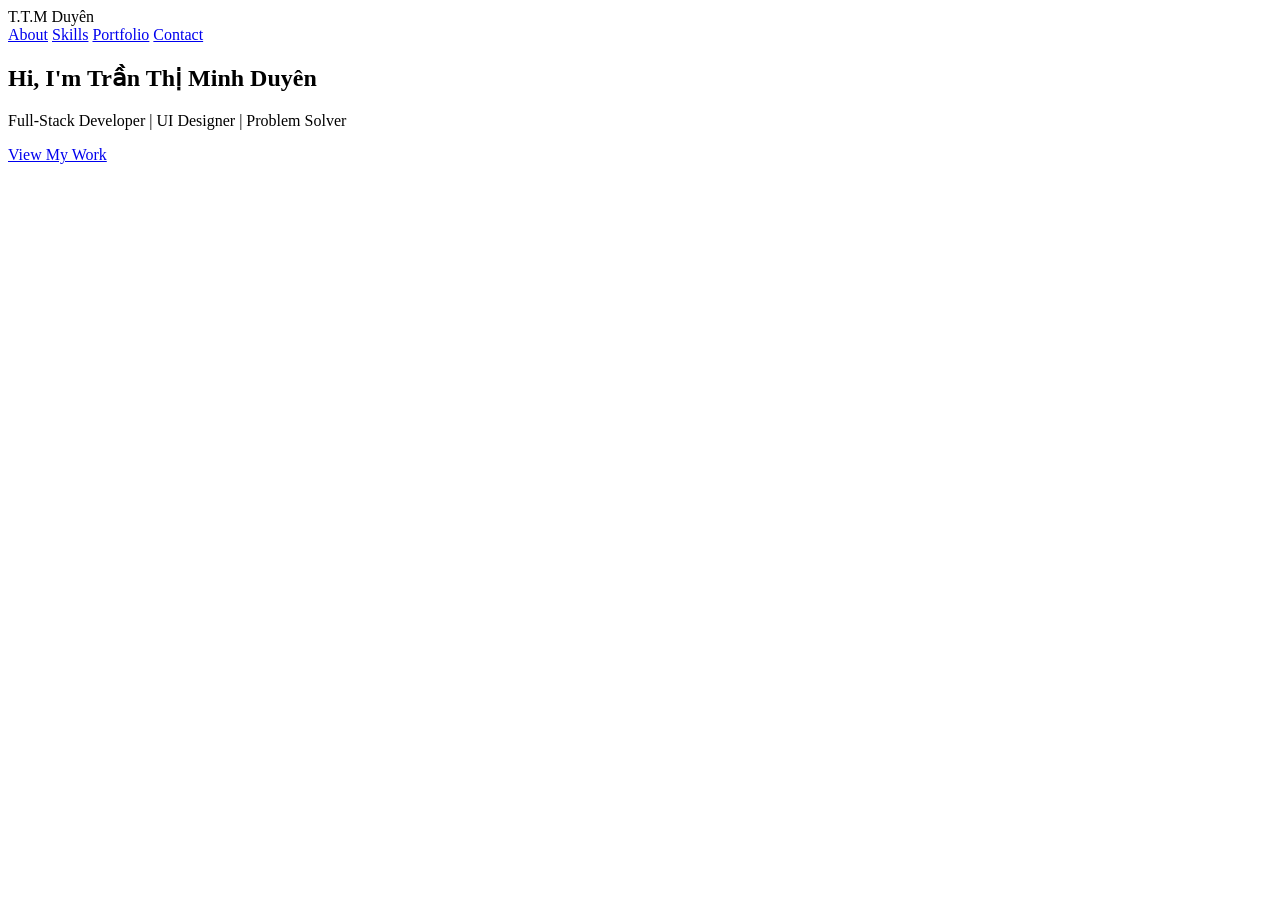
==== projects/portfolio_site/index.html @ b6e6bb4c "[SETUP] Khởi tạo portfolio website" ====
<!DOCTYPE html>
<html lang="vi">
<head>
    <meta charset="UTF-8">
    <meta name="viewport" content="width=device-width, initial-scale=1.0">
    <title>Trần Thị Minh Duyên</title>
    <link rel="stylesheet" href="css/variables.css">
    <link rel="stylesheet" href="css/header.css">
    <link rel="stylesheet" href="css/hero.css">
</head>
<body>
    <header class="header">
        <div class="logo">T.T.M Duyên</div>
        <nav>
            <a href="#about">About</a>
            <a href="#skills">Skills</a>
            <a href="#portfolio">Portfolio</a>
            <a href="#contact">Contact</a>
        </nav>
    </header>

    <section class="hero">
        <h1>Hi, I'm <span class="highlight">Trần Thị Minh Duyên</span></h1>
        <p>Full-Stack Developer | UI Designer | Problem Solver</p>
        <a href="#portfolio" class="cta-button">View My Work</a>
    </section>
</body>
</html>
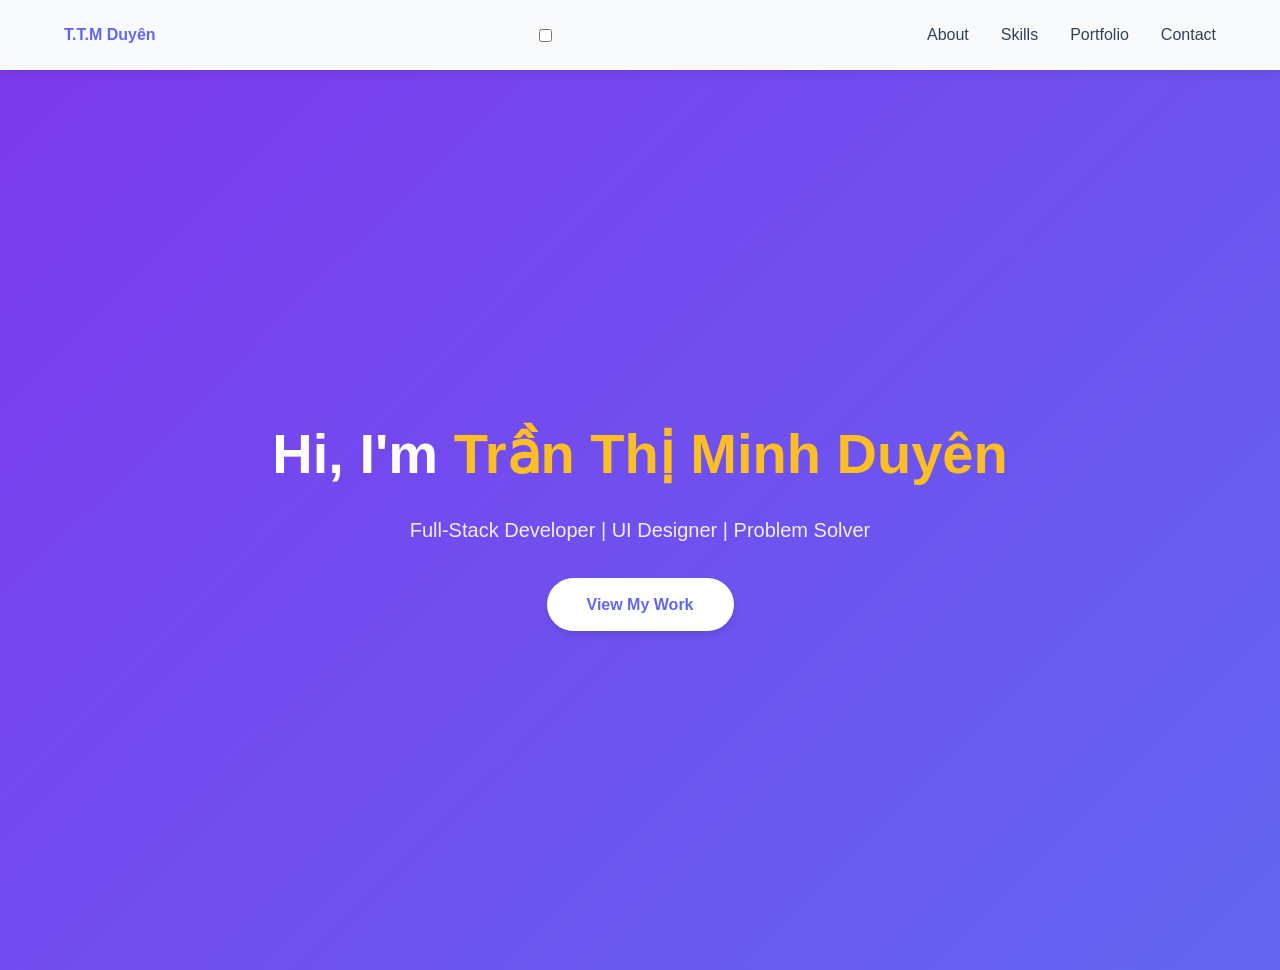
==== commit fd0a2530: "[UI] Add responsive hamburger menu toggle" ====
--- a/projects/portfolio_site/index.html
+++ b/projects/portfolio_site/index.html
@@ -11,6 +11,12 @@
 <body>
     <header class="header">
         <div class="logo">T.T.M Duyên</div>
+        <input type="checkbox" id="menu-toggle" class="menu-toggle">
+        <label for="menu-toggle" class="hamburger-label">
+            <span></span>
+            <span></span>
+            <span></span>
+        </label>
         <nav>
             <a href="#about">About</a>
             <a href="#skills">Skills</a>
--- a/projects/portfolio_site/css/variables.css
+++ b/projects/portfolio_site/css/variables.css
@@ -0,0 +1,21 @@
+:root {
+    --color-primary: #6366f1;    
+    --color-secondary: #8b5cf6;  
+    --color-dark: #1e293b;       
+    --color-light: #f8fafc;      
+    --color-text: #334155;       
+    --font-main: 'Segoe UI', sans-serif;
+}
+
+* {
+    margin: 0;
+    padding: 0;
+    box-sizing: border-box;
+}
+
+body {
+    font-family: var(--font-main);
+    color: var(--color-text);
+    background-color: var(--color-light);
+    line-height: 1.6;
+}
--- a/projects/portfolio_site/css/header.css
+++ b/projects/portfolio_site/css/header.css
@@ -0,0 +1,100 @@
+.header {
+    position: sticky;
+    top: 0;
+    z-index: 1000;
+    background: var(--color-light);
+    box-shadow: 0 2px 10px rgba(0, 0, 0, 0.1);
+    display: flex;
+    justify-content: space-between;
+    align-items: center;
+    padding: 1.2rem 5%;
+    width: 100%;
+    height: 70px;
+}
+
+.header .logo{
+    display: inline-block;
+    width: 100px;
+    height: 100px;
+    color: var(--color-primary);
+    text-align: left;
+    line-height: 100px;
+    font-size: 16px;
+    font-family: var(--font-main);
+    font-weight: bold;
+}
+
+.header nav {
+    display: flex;
+    gap: 2rem;
+}
+
+.header nav a {
+    text-decoration: none;
+    font-size: 1rem;
+    font-weight: 500;
+    color: var(--color-text);
+    transition: color 0.3s ease, border-bottom 0.3s ease;
+    position: relative;
+}
+
+.header nav a::after {
+    content: '';
+    position: absolute;
+    left: 0;
+    bottom: -5px;
+    width: 0;
+    height: 2px;
+    background: var(--color-primary);
+    transition: width 0.3s ease;
+}
+
+.header nav a:hover {
+    color: var(--color-primary);
+}
+
+.header nav a:hover::after {
+    width: 100%;
+}
+
+.hamburger-label {
+    display: none;
+    flex-direction: column;
+    gap: 5px;
+    cursor: pointer;
+}
+
+.hamburger-label span {
+    width: 25px;
+    height: 3px;
+    background: var(--color-dark);
+    transition: 0.3s;
+}
+
+@media (max-width: 767px) {
+    .header {
+        padding: 1rem;
+    }
+
+    .hamburger-label {
+        display: flex;
+    }
+
+    .header nav {
+        display: none;
+        flex-direction: column;
+        position: absolute;
+        top: 100%;
+        left: 0;
+        width: 100%;
+        background: var(--color-light);
+        padding: 1.5rem 0;
+        box-shadow: 0 4px 6px rgba(0, 0, 0, 0.05);
+        align-items: center;
+        gap: 1.5rem;
+    }
+
+    .menu-toggle:checked ~ nav {
+        display: flex;
+    }
+}
--- a/projects/portfolio_site/css/hero.css
+++ b/projects/portfolio_site/css/hero.css
@@ -0,0 +1,50 @@
+.hero {
+    min-height: 100vh;
+    display: flex;
+    flex-direction: column;
+    justify-content: center;
+    align-items: center;
+    text-align: center;
+    background: linear-gradient(135deg, #7c3aed, #6366f1);
+    padding: 0 2rem;
+}
+
+.hero h1 {
+    font-size: 3.5rem;
+    color: white;
+    margin-bottom: 1rem;
+    font-weight: 800;
+}
+
+.hero h1 .highlight {
+    color: #fbbf24; 
+}
+
+.hero p {
+    font-size: 1.25rem;
+    color: rgba(255, 255, 255, 0.9); 
+    margin-bottom: 2rem;
+}
+
+.cta-button {
+    display: inline-block;
+    padding: 0.85rem 2.5rem;
+    background: white;
+    color: var(--color-primary);
+    text-decoration: none;
+    font-weight: 600;
+    border-radius: 50px;
+    box-shadow: 0 4px 6px rgba(0, 0, 0, 0.1);
+    transition: transform 0.3s ease, box-shadow 0.3s ease;
+}
+
+.cta-button:hover {
+    transform: translateY(-3px);
+    box-shadow: 0 10px 20px rgba(0, 0, 0, 0.2);
+}
+
+@media (max-width: 767px) {
+    .hero h1 {
+        font-size: 2.5rem;
+    }
+}
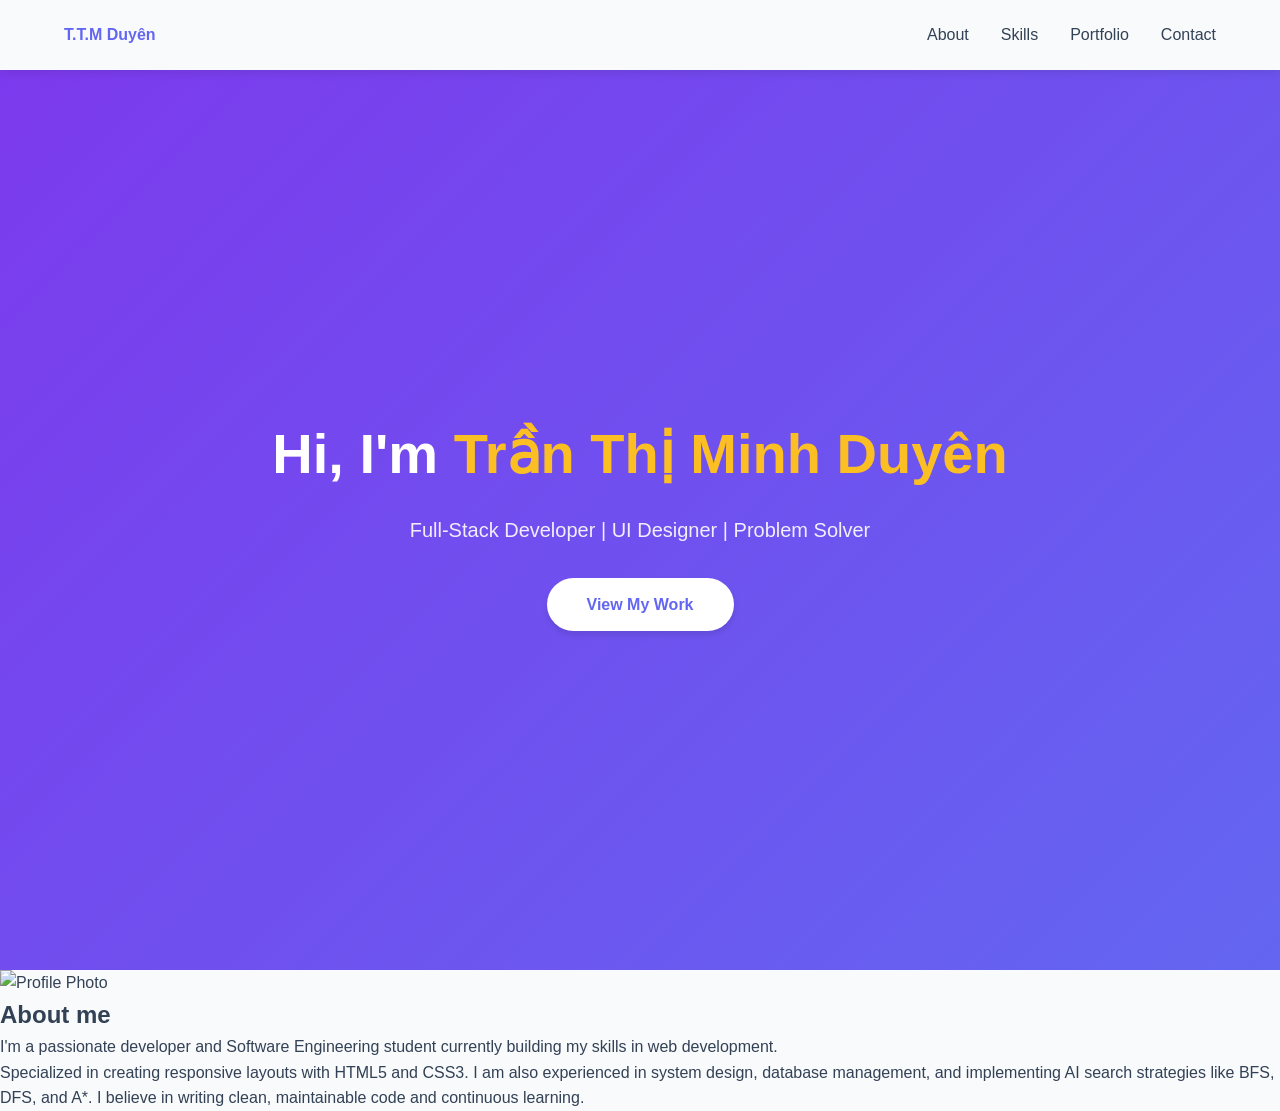
==== commit 2560de59: "[STYLE] Create about section layout" ====
--- a/projects/portfolio_site/index.html
+++ b/projects/portfolio_site/index.html
@@ -7,6 +7,7 @@
     <link rel="stylesheet" href="css/variables.css">
     <link rel="stylesheet" href="css/header.css">
     <link rel="stylesheet" href="css/hero.css">
+    <link rel="stylesheet" href="css/about.css">
 </head>
 <body>
     <header class="header">
@@ -30,5 +31,20 @@
         <p>Full-Stack Developer | UI Designer | Problem Solver</p>
         <a href="#portfolio" class="cta-button">View My Work</a>
     </section>
+
+    <section  id="about" class="about-section">
+        <div class="container">
+            <div class="about-grid">
+                <div class="about-image">
+                    <img src="../images/avata.jpg" alt="Profile Photo">
+                </div>
+                <div class="about-content">
+                    <h2>About me</h2>
+                    <p class="lead">I'm a passionate developer and Software Engineering student currently building my skills in web development.</p>
+                    <p>Specialized in creating responsive layouts with HTML5 and CSS3. I am also experienced in system design, database management, and implementing AI search strategies like BFS, DFS, and A*. I believe in writing clean, maintainable code and continuous learning.</p>
+                </div>
+            </div>
+        </div>
+    </section>   
 </body>
 </html>
--- a/projects/portfolio_site/css/header.css
+++ b/projects/portfolio_site/css/header.css
@@ -57,6 +57,10 @@
     width: 100%;
 }
 
+.menu-toggle {
+    display: none;
+}
+
 .hamburger-label {
     display: none;
     flex-direction: column;
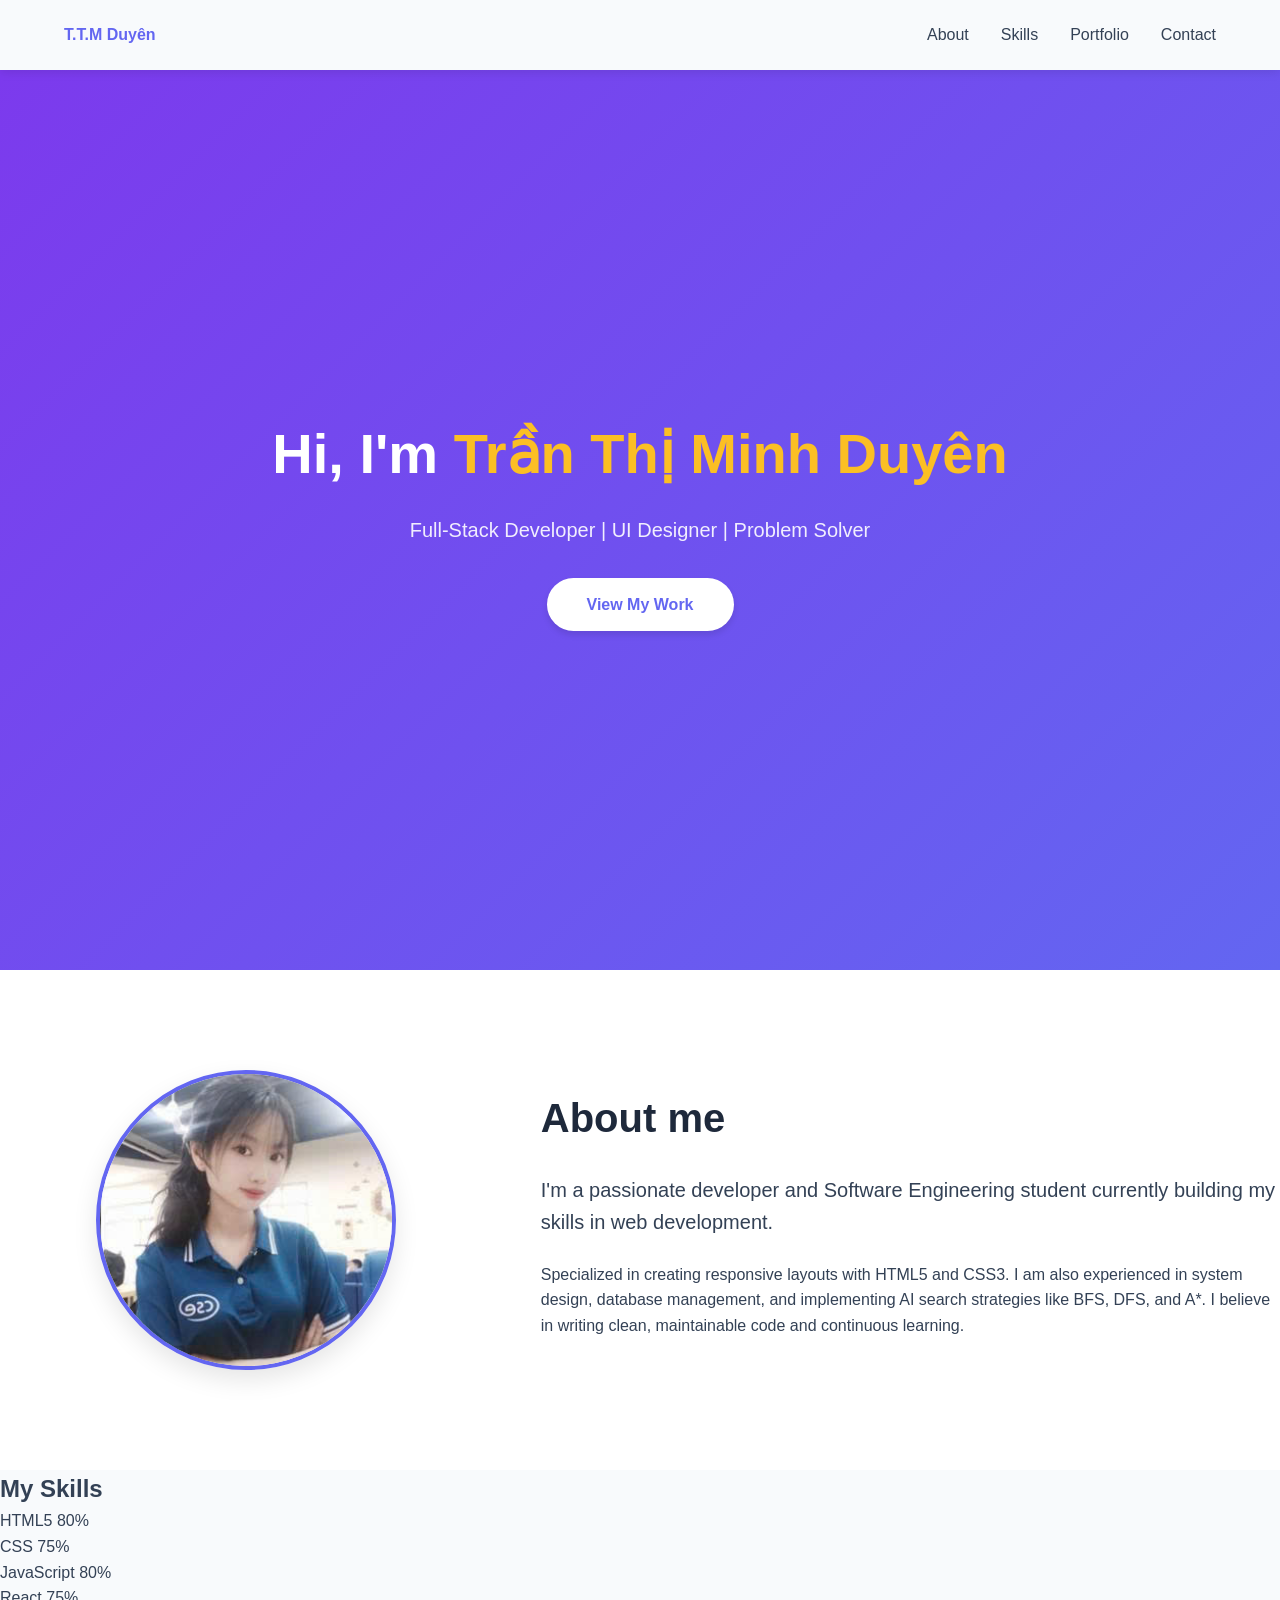
==== commit 83faedfb: "[FEATURE] Add skills progress bars" ====
--- a/projects/portfolio_site/index.html
+++ b/projects/portfolio_site/index.html
@@ -8,6 +8,7 @@
     <link rel="stylesheet" href="css/header.css">
     <link rel="stylesheet" href="css/hero.css">
     <link rel="stylesheet" href="css/about.css">
+    <link rel="stylesheet" href="css/skills.css">
 </head>
 <body>
     <header class="header">
@@ -45,6 +46,50 @@
                 </div>
             </div>
         </div>
-    </section>   
+    </section>
+    
+    <section id="skills" class="skills-section">
+        <div class="container">
+            <h2 class="section-title">My Skills</h2>
+            <div class="skills-grid">
+                <div class="skill-item">
+                    <div class="skill-info">
+                        <span class="skill-name">HTML5</span>
+                        <span class="skill-percentage">80%</span>
+                    </div>
+                    <div class="skill-bar">
+                        <div class="skill-progress" style="width:80%"></div>
+                    </div>
+                </div>
+                <div class="skill-item">
+                    <div class="skill-info">
+                        <span class="skill-name">CSS</span>
+                        <span class="skill-percentage">75%</span>
+                    </div>
+                    <div class="skill-bar">
+                        <div class="skill-progress" style="width:75%"></div>
+                    </div>
+                </div>
+                <div class="skill-item">
+                    <div class="skill-info">
+                        <span class="skill-name">JavaScript</span>
+                        <span class="skill-percentage">80%</span>
+                    </div>
+                    <div class="skill-bar">
+                        <div class="skill-progress" style="width: 80%"></div>
+                    </div>
+                </div>
+                <div class="skill-item">
+                    <div class="skill-info">
+                        <span class="skill-name">React</span>
+                        <span class="skill-percentage">75%</span>
+                    </div>
+                    <div class="skill-bar">
+                        <div class="skill-progress" style="width: 75%"></div>
+                    </div>
+                </div>
+            </div>
+        </div>
+    </section>
 </body>
 </html>
--- a/projects/portfolio_site/css/about.css
+++ b/projects/portfolio_site/css/about.css
@@ -0,0 +1,58 @@
+.about-section {
+    padding: 100px 0;
+    background-color: #ffffff;
+}
+
+.about-grid {
+    display: grid;
+    grid-template-columns: 1fr 1.5fr; 
+    gap: 3rem;                        
+    align-items: center;              
+}
+
+.about-image {
+    display: flex;
+    justify-content: center;
+}
+
+.about-image img {
+    width: 300px;                     
+    height: 300px;
+    border-radius: 50%;               
+    object-fit: cover;                
+    border: 4px solid var(--color-primary); 
+    box-shadow: 0 10px 25px rgba(0, 0, 0, 0.1);
+}
+
+.about-content h2 {
+    font-size: 2.5rem;
+    color: var(--color-dark);
+    margin-bottom: 1.5rem;
+}
+
+.about-content .lead {
+    font-size: 1.25rem;               
+    font-weight: 300;                 
+    color: var(--color-text);
+    margin-bottom: 1.5rem;
+    line-height: 1.6;
+}
+
+.about-content p {
+    font-size: 1rem;
+    color: var(--color-text);
+    margin-bottom: 1rem;
+}
+
+@media (max-width: 768px) {
+    .about-grid {
+        grid-template-columns: 1fr;    
+        text-align: center;
+    }
+
+    .about-image img {
+        width: 200px;                 
+        height: 200px;
+        margin-bottom: 2rem;
+    }
+}
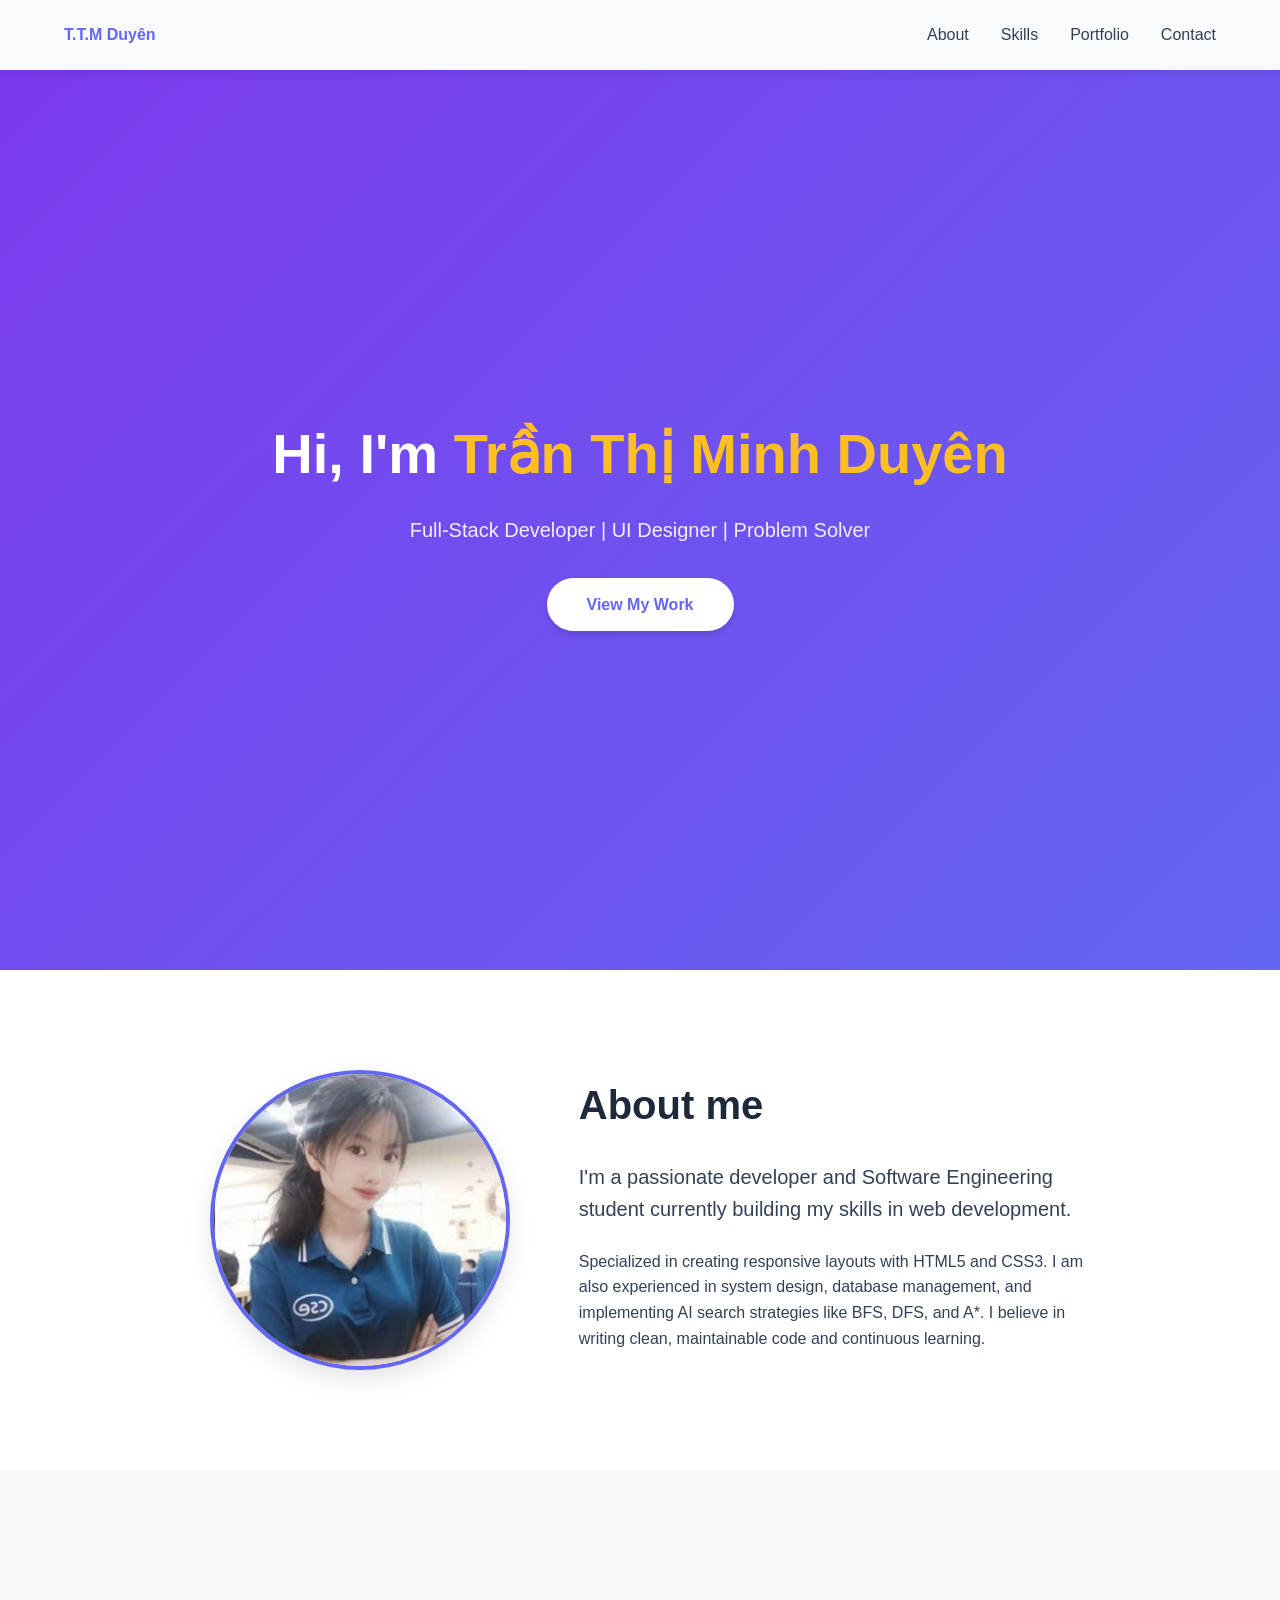
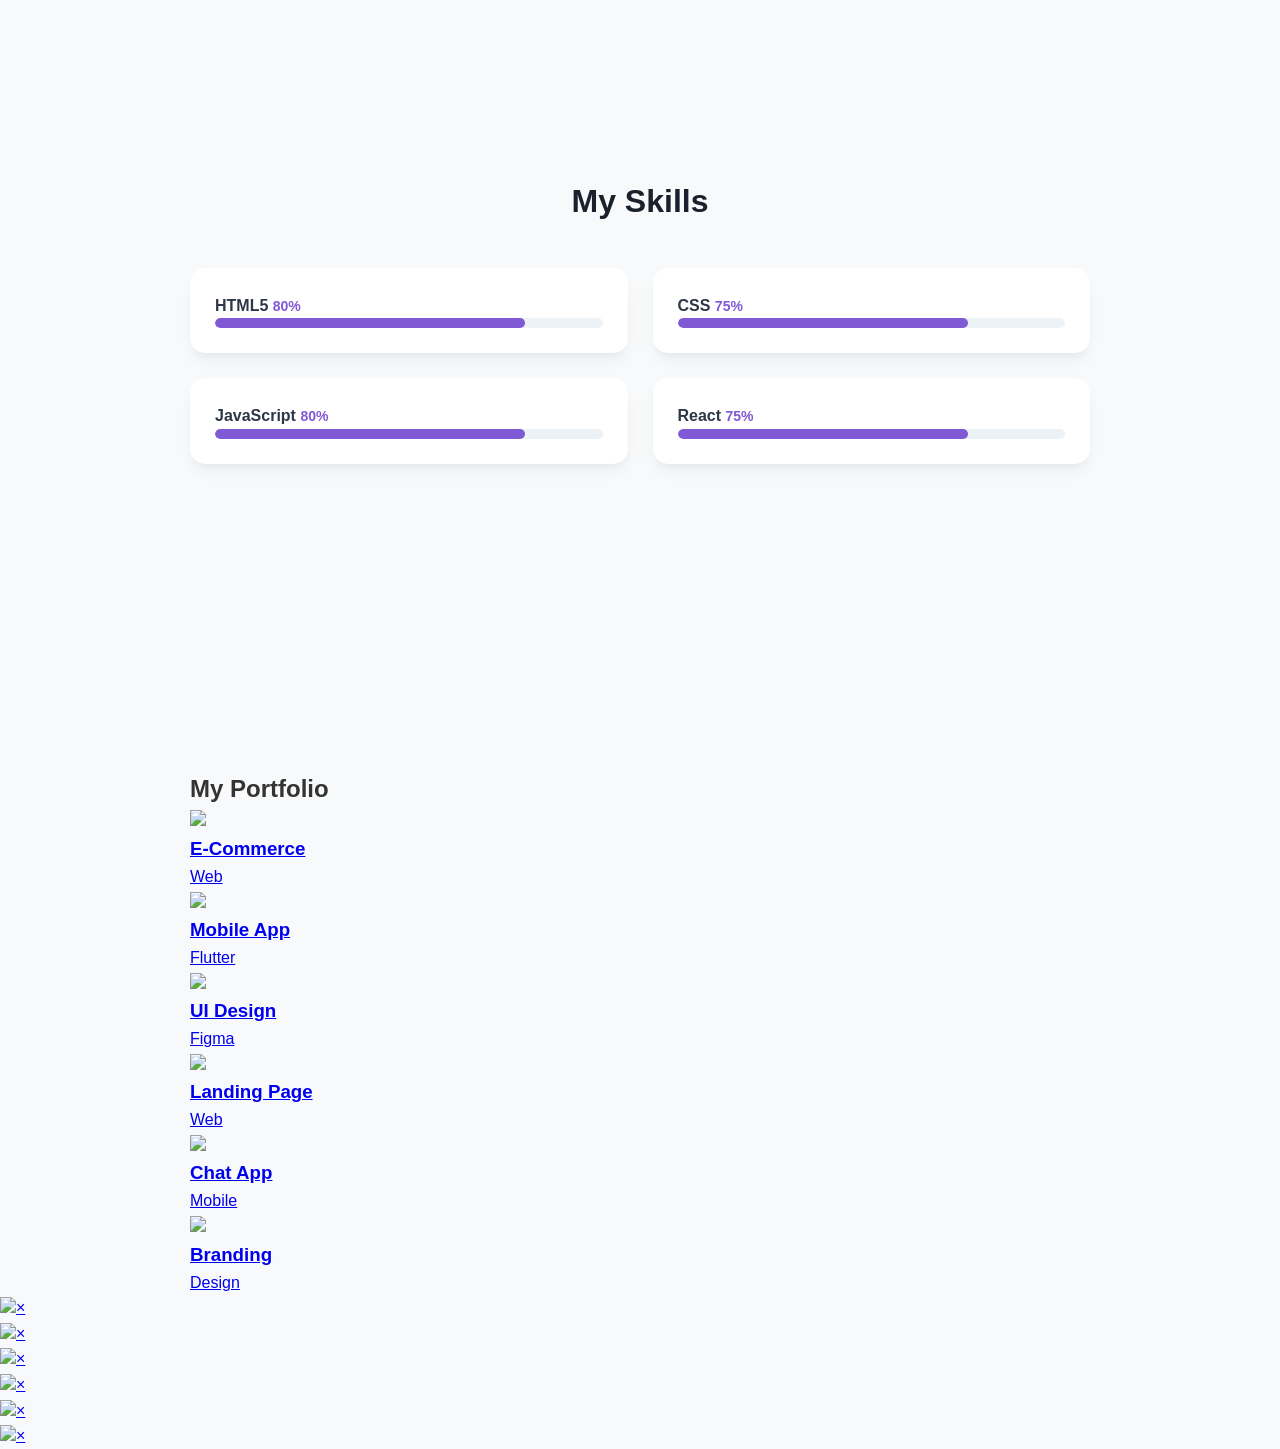
==== commit ff90c080: "[FEATURE] Add portfolio gallery section" ====
--- a/projects/portfolio_site/index.html
+++ b/projects/portfolio_site/index.html
@@ -9,6 +9,7 @@
     <link rel="stylesheet" href="css/hero.css">
     <link rel="stylesheet" href="css/about.css">
     <link rel="stylesheet" href="css/skills.css">
+    <link rel="stylesheet" href="css/portfolio.css">
 </head>
 <body>
     <header class="header">
@@ -52,6 +53,7 @@
         <div class="container">
             <h2 class="section-title">My Skills</h2>
             <div class="skills-grid">
+
                 <div class="skill-item">
                     <div class="skill-info">
                         <span class="skill-name">HTML5</span>
@@ -61,6 +63,7 @@
                         <div class="skill-progress" style="width:80%"></div>
                     </div>
                 </div>
+
                 <div class="skill-item">
                     <div class="skill-info">
                         <span class="skill-name">CSS</span>
@@ -70,6 +73,7 @@
                         <div class="skill-progress" style="width:75%"></div>
                     </div>
                 </div>
+
                 <div class="skill-item">
                     <div class="skill-info">
                         <span class="skill-name">JavaScript</span>
@@ -79,6 +83,7 @@
                         <div class="skill-progress" style="width: 80%"></div>
                     </div>
                 </div>
+
                 <div class="skill-item">
                     <div class="skill-info">
                         <span class="skill-name">React</span>
@@ -88,8 +93,87 @@
                         <div class="skill-progress" style="width: 75%"></div>
                     </div>
                 </div>
+
             </div>
         </div>
     </section>
+
+    <section id="portfolio" class="portfolio-section">
+    <div class="container">
+        <h2>My Portfolio</h2>
+
+        <div class="portfolio-grid">
+
+            <div class="portfolio-item">
+                <a href="#lightbox-1">
+                    <img src="../images/anh1.jpg">
+                    <div class="portfolio-overlay">
+                        <h3>E-Commerce</h3>
+                        <p>Web</p>
+                    </div>
+                </a>
+            </div>
+
+            <div class="portfolio-item">
+                <a href="#lightbox-2">
+                    <img src="../images/anh2.jpg">
+                    <div class="portfolio-overlay">
+                        <h3>Mobile App</h3>
+                        <p>Flutter</p>
+                    </div>
+                </a>
+            </div>
+
+            <div class="portfolio-item">
+                <a href="#lightbox-3">
+                    <img src="../images/anh3.jpg">
+                    <div class="portfolio-overlay">
+                        <h3>UI Design</h3>
+                        <p>Figma</p>
+                    </div>
+                </a>
+            </div>
+
+            <div class="portfolio-item">
+                <a href="#lightbox-4">
+                    <img src="../images/anh4.jpg">
+                    <div class="portfolio-overlay">
+                        <h3>Landing Page</h3>
+                        <p>Web</p>
+                    </div>
+                </a>
+            </div>
+
+            <div class="portfolio-item">
+                <a href="#lightbox-5">
+                    <img src="../images/anh5.jpg">
+                    <div class="portfolio-overlay">
+                        <h3>Chat App</h3>
+                        <p>Mobile</p>
+                    </div>
+                </a>
+            </div>
+
+            <div class="portfolio-item">
+                <a href="#lightbox-6">
+                    <img src="../images/anh6.jpg">
+                    <div class="portfolio-overlay">
+                        <h3>Branding</h3>
+                        <p>Design</p>
+                    </div>
+                </a>
+            </div>
+
+        </div>
+    </div>
+</section>
+
+<div id="lightbox-1" class="lightbox"><img src="https://via.placeholder.com/800x600"><a href="#" class="lightbox-close">&times;</a></div>
+<div id="lightbox-2" class="lightbox"><img src="https://via.placeholder.com/800x600"><a href="#" class="lightbox-close">&times;</a></div>
+<div id="lightbox-3" class="lightbox"><img src="https://via.placeholder.com/800x600"><a href="#" class="lightbox-close">&times;</a></div>
+<div id="lightbox-4" class="lightbox"><img src="https://via.placeholder.com/800x600"><a href="#" class="lightbox-close">&times;</a></div>
+<div id="lightbox-5" class="lightbox"><img src="https://via.placeholder.com/800x600"><a href="#" class="lightbox-close">&times;</a></div>
+<div id="lightbox-6" class="lightbox"><img src="https://via.placeholder.com/800x600"><a href="#" class="lightbox-close">&times;</a></div>
+
 </body>
 </html>
--- a/projects/portfolio_site/css/skills.css
+++ b/projects/portfolio_site/css/skills.css
@@ -0,0 +1,91 @@
+* {
+    margin: 0;
+    padding: 0;
+    box-sizing: border-box;
+}
+
+body {
+    font-family: 'Segoe UI', Tahoma, Geneva, Verdana, sans-serif; 
+    background-color: #f8f9fa;
+    color: #333;
+}
+
+.skills-section {
+    padding: 60px 20px;
+    min-height: 100vh;
+    display: flex;
+    justify-content: center;
+    align-items: center;
+}
+
+.container {
+    max-width: 900px; 
+    width: 100%;
+    margin: 0 auto;
+}
+
+.section-title {
+    text-align: center;
+    font-size: 32px;
+    font-weight: 700;
+    color: #1a202c; 
+    margin-bottom: 40px;
+}
+
+.skills-grid {
+    display: grid;
+    grid-template-columns: repeat(2, 1fr); 
+    gap: 25px;
+}
+
+@media (max-width: 768px) {
+    .skills-grid {
+        grid-template-columns: 1fr;
+    }
+}
+
+.skill-item {
+    background: #ffffff;
+    padding: 25px;
+    border-radius: 15px; 
+    box-shadow: 0 10px 15px -3px rgba(0, 0, 0, 0.05), 0 4px 6px -2px rgba(0, 0, 0, 0.03);
+    transition: transform 0.2s ease;
+}
+
+.skill-item:hover {
+    transform: translateY(-2px);
+}
+
+.skill-header {
+    display: flex;
+    justify-content: space-between;
+    align-items: center;
+    margin-bottom: 15px; 
+}
+
+.skill-name {
+    font-weight: 600;
+    font-size: 16px;
+    color: #2d3748;
+}
+
+.skill-percentage {
+    font-weight: 600;
+    font-size: 14px;
+    color: #805ad5; 
+}
+
+.skill-bar {
+    height: 10px; 
+    background-color: #edf2f7;
+    border-radius: 10px;
+    overflow: hidden; 
+}
+
+.skill-progress {
+    height: 100%;
+    background-color: #805ad5; 
+    border-radius: 10px;
+    width: 0; 
+    transition: width 1.5s cubic-bezier(0.22, 1, 0.36, 1);
+}
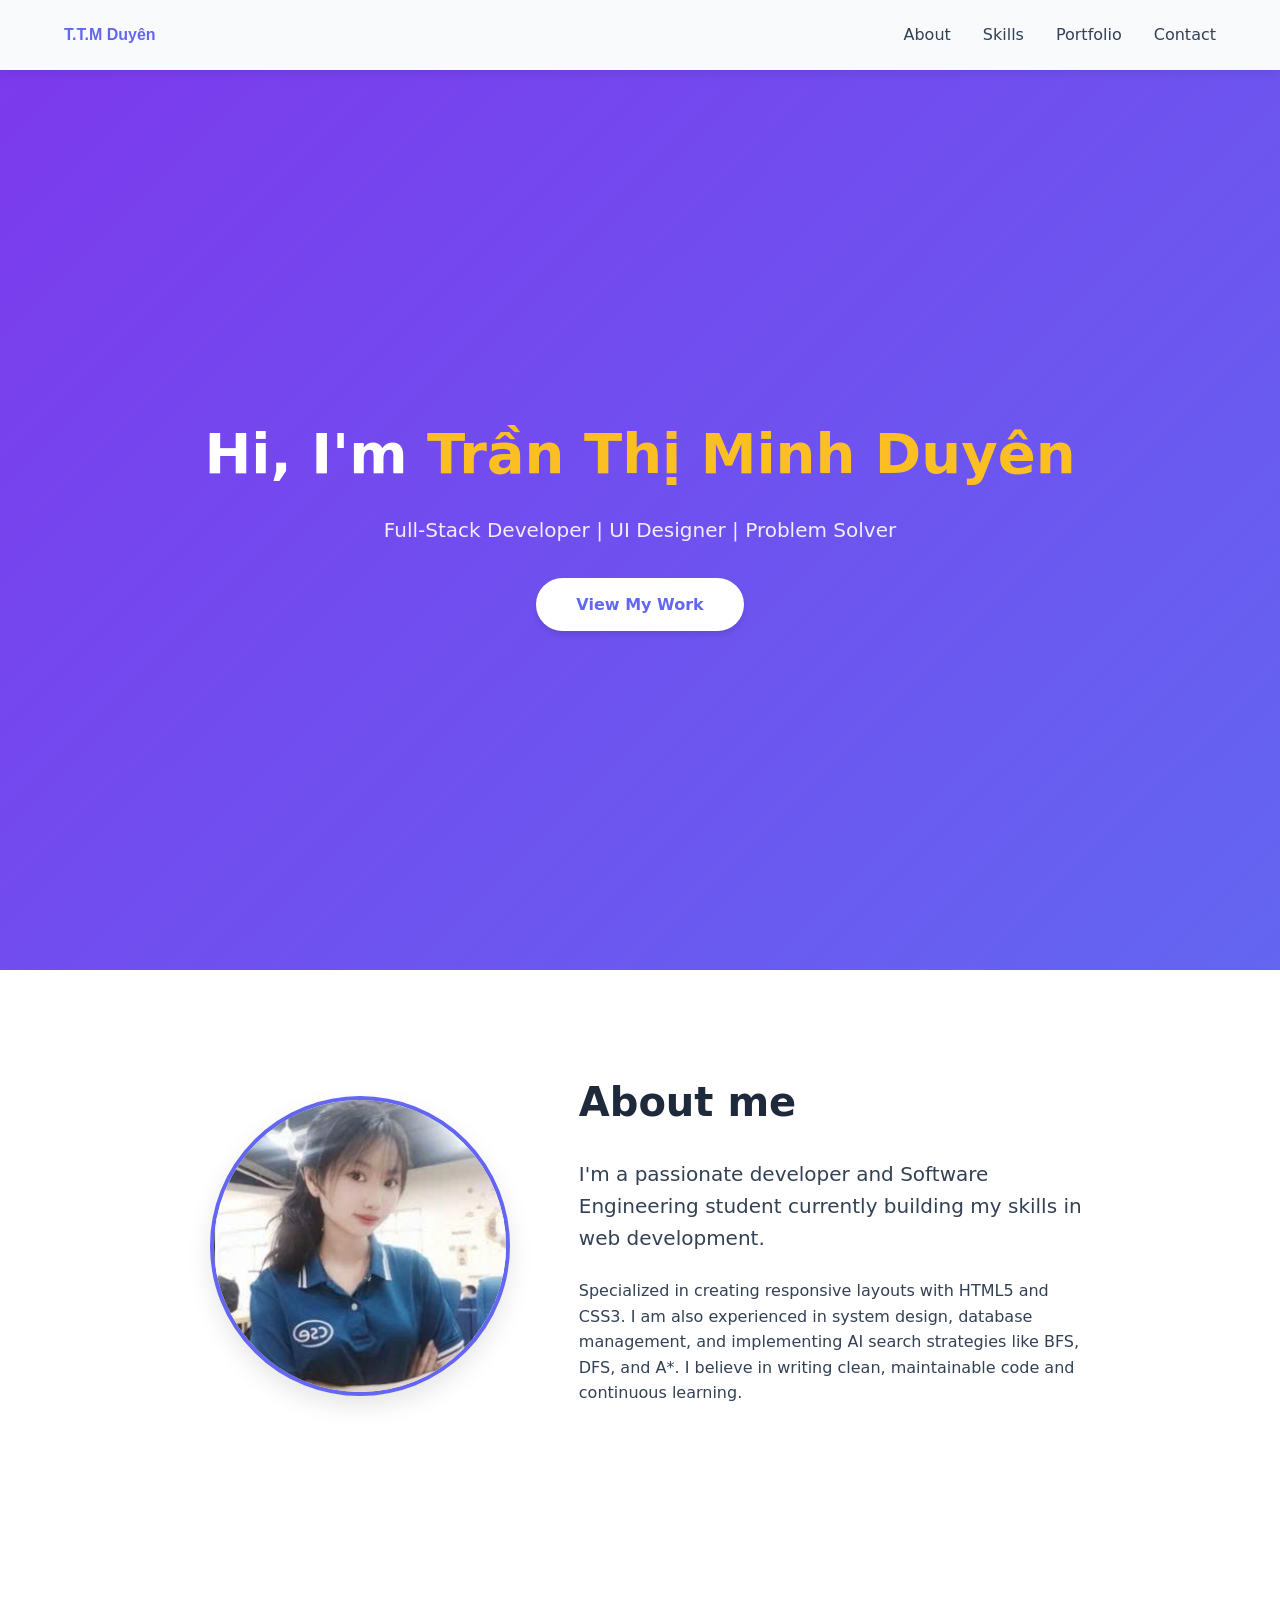
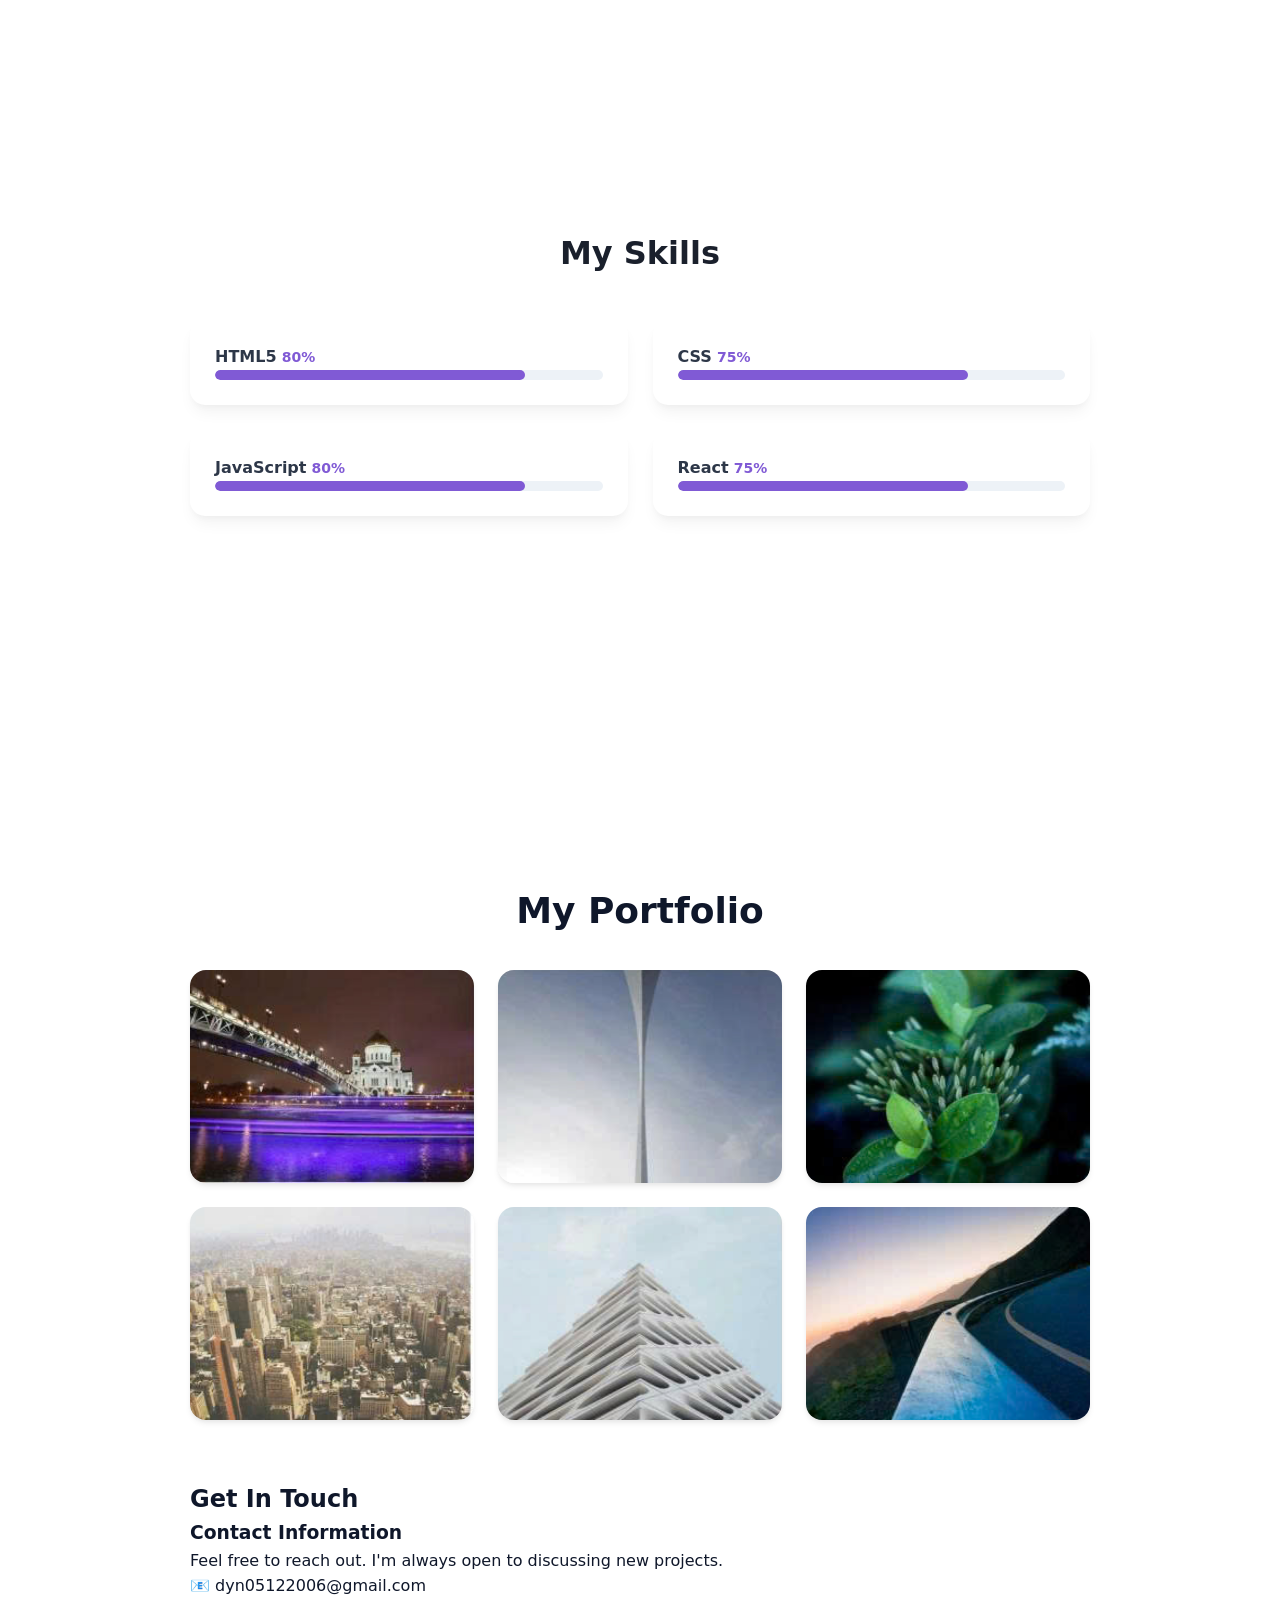
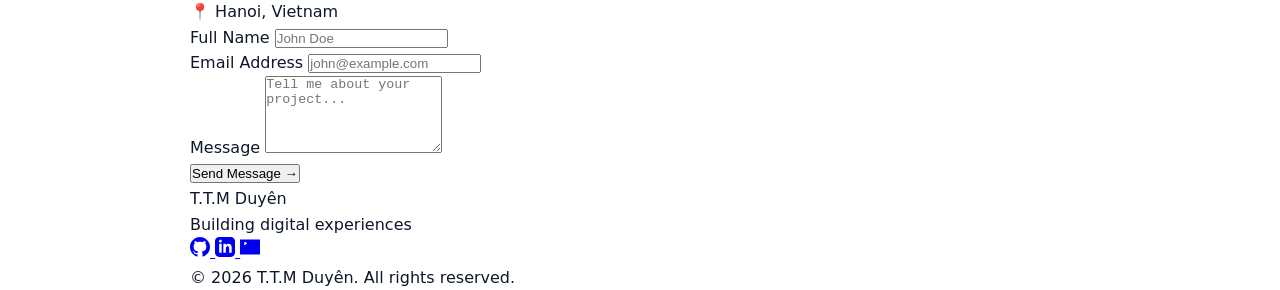
==== commit e3aae26a: "[FEATURE] Add contact and footer sections" ====
--- a/projects/portfolio_site/index.html
+++ b/projects/portfolio_site/index.html
@@ -10,6 +10,8 @@
     <link rel="stylesheet" href="css/about.css">
     <link rel="stylesheet" href="css/skills.css">
     <link rel="stylesheet" href="css/portfolio.css">
+    <link rel="stylesheet" href="css/contact.css">
+    <link rel="stylesheet" href="css/footer.css">
 </head>
 <body>
     <header class="header">
@@ -99,81 +101,146 @@
     </section>
 
     <section id="portfolio" class="portfolio-section">
-    <div class="container">
-        <h2>My Portfolio</h2>
-
-        <div class="portfolio-grid">
-
-            <div class="portfolio-item">
-                <a href="#lightbox-1">
-                    <img src="../images/anh1.jpg">
-                    <div class="portfolio-overlay">
-                        <h3>E-Commerce</h3>
-                        <p>Web</p>
-                    </div>
-                </a>
-            </div>
-
-            <div class="portfolio-item">
-                <a href="#lightbox-2">
-                    <img src="../images/anh2.jpg">
-                    <div class="portfolio-overlay">
-                        <h3>Mobile App</h3>
-                        <p>Flutter</p>
-                    </div>
-                </a>
-            </div>
-
-            <div class="portfolio-item">
-                <a href="#lightbox-3">
-                    <img src="../images/anh3.jpg">
-                    <div class="portfolio-overlay">
-                        <h3>UI Design</h3>
-                        <p>Figma</p>
-                    </div>
-                </a>
-            </div>
-
-            <div class="portfolio-item">
-                <a href="#lightbox-4">
-                    <img src="../images/anh4.jpg">
-                    <div class="portfolio-overlay">
-                        <h3>Landing Page</h3>
-                        <p>Web</p>
-                    </div>
-                </a>
-            </div>
-
-            <div class="portfolio-item">
-                <a href="#lightbox-5">
-                    <img src="../images/anh5.jpg">
-                    <div class="portfolio-overlay">
-                        <h3>Chat App</h3>
-                        <p>Mobile</p>
-                    </div>
-                </a>
-            </div>
-
-            <div class="portfolio-item">
-                <a href="#lightbox-6">
-                    <img src="../images/anh6.jpg">
-                    <div class="portfolio-overlay">
-                        <h3>Branding</h3>
-                        <p>Design</p>
-                    </div>
-                </a>
-            </div>
-
-        </div>
-    </div>
-</section>
-
-<div id="lightbox-1" class="lightbox"><img src="https://via.placeholder.com/800x600"><a href="#" class="lightbox-close">&times;</a></div>
-<div id="lightbox-2" class="lightbox"><img src="https://via.placeholder.com/800x600"><a href="#" class="lightbox-close">&times;</a></div>
-<div id="lightbox-3" class="lightbox"><img src="https://via.placeholder.com/800x600"><a href="#" class="lightbox-close">&times;</a></div>
-<div id="lightbox-4" class="lightbox"><img src="https://via.placeholder.com/800x600"><a href="#" class="lightbox-close">&times;</a></div>
-<div id="lightbox-5" class="lightbox"><img src="https://via.placeholder.com/800x600"><a href="#" class="lightbox-close">&times;</a></div>
-<div id="lightbox-6" class="lightbox"><img src="https://via.placeholder.com/800x600"><a href="#" class="lightbox-close">&times;</a></div>
+        <div class="container">
+            <h2>My Portfolio</h2>
+
+            <div class="portfolio-grid">
+
+                <div class="portfolio-item">
+                    <a href="#lightbox-1">
+                        <img src="../images/anh1.jpg">
+                        <div class="portfolio-overlay">
+                            <h3>E-Commerce</h3>
+                            <p>Web</p>
+                        </div>
+                    </a>
+                </div>
+
+                <div class="portfolio-item">
+                    <a href="#lightbox-2">
+                        <img src="../images/anh2.jpg">
+                        <div class="portfolio-overlay">
+                            <h3>Mobile App</h3>
+                            <p>Flutter</p>
+                        </div>
+                    </a>
+                </div>
+
+                <div class="portfolio-item">
+                    <a href="#lightbox-3">
+                        <img src="../images/anh3.jpg">
+                        <div class="portfolio-overlay">
+                            <h3>UI Design</h3>
+                            <p>Figma</p>
+                        </div>
+                    </a>
+                </div>
+
+                <div class="portfolio-item">
+                    <a href="#lightbox-4">
+                        <img src="../images/anh4.jpg">
+                        <div class="portfolio-overlay">
+                            <h3>Landing Page</h3>
+                            <p>Web</p>
+                        </div>
+                    </a>
+                </div>
+
+                <div class="portfolio-item">
+                    <a href="#lightbox-5">
+                        <img src="../images/anh5.jpg">
+                        <div class="portfolio-overlay">
+                            <h3>Chat App</h3>
+                            <p>Mobile</p>
+                        </div>
+                    </a>
+                </div>
+
+                <div class="portfolio-item">
+                    <a href="#lightbox-6">
+                        <img src="../images/anh6.jpg">
+                        <div class="portfolio-overlay">
+                            <h3>Branding</h3>
+                            <p>Design</p>
+                        </div>
+                    </a>
+                </div>
+
+            </div>
+        </div>
+    </section>
+
+    <div id="lightbox-1" class="lightbox"><img src="https://via.placeholder.com/800x600"><a href="#" class="lightbox-close">&times;</a></div>
+    <div id="lightbox-2" class="lightbox"><img src="https://via.placeholder.com/800x600"><a href="#" class="lightbox-close">&times;</a></div>
+    <div id="lightbox-3" class="lightbox"><img src="https://via.placeholder.com/800x600"><a href="#" class="lightbox-close">&times;</a></div>
+    <div id="lightbox-4" class="lightbox"><img src="https://via.placeholder.com/800x600"><a href="#" class="lightbox-close">&times;</a></div>
+    <div id="lightbox-5" class="lightbox"><img src="https://via.placeholder.com/800x600"><a href="#" class="lightbox-close">&times;</a></div>
+    <div id="lightbox-6" class="lightbox"><img src="https://via.placeholder.com/800x600"><a href="#" class="lightbox-close">&times;</a></div>
+
+    <section id="contact" class="contact-section">
+        <div class="container">
+            <h2>Get In Touch</h2>
+            <div class="contact-wrapper">
+                <div class="contact-info">
+                    <h3>Contact Information</h3>
+                    <p>Feel free to reach out. I'm always open to discussing new projects.</p>
+                    <div class="info-item">
+                        <span class="icon">📧</span>
+                        <span>dyn05122006@gmail.com</span>
+                    </div>
+                    <div class="info-item">
+                        <span class="icon">📍</span>
+                        <span>Hanoi, Vietnam</span>
+                    </div>
+                </div>
+
+                <form class="contact-form">
+                    <div class="form-group">
+                        <label for="name">Full Name</label>
+                        <input type="text" id="name" name="name" placeholder="John Doe" required>
+                    </div>
+                    <div class="form-group">
+                        <label for="email">Email Address</label>
+                        <input type="email" id="email" name="email" placeholder="john@example.com" required>
+                    </div>
+                    <div class="form-group">
+                        <label for="message">Message</label>
+                        <textarea id="message" name="message" rows="5" placeholder="Tell me about your project..." required></textarea>
+                    </div>
+                    <button type="submit" class="submit-btn">Send Message &rarr;</button>
+                </form>
+            </div>
+        </div>
+    </section>
+
+    <footer class="footer">
+        <div class="container">
+            <div class="footer-content">
+                <div class="footer-logo">T.T.M Duyên</div>
+                <p class="footer-tagline">Building digital experiences</p>
+                <div class="social-links">
+                    <a href="#" class="social-link" aria-label="GitHub">
+                        <svg width="20" height="20" viewBox="0 0 24 24" fill="currentColor">
+                            <path d="M12 0c-6.626 0-12 5.373-12 12 0 5.302 3.438 9.8 8.207 11.387.599.111.793-.261.793-.577v-2.234c-3.338.726-4.033-1.416-4.033-1.416-.546-1.387-1.333-1.756-1.333-1.756-1.089-.745.083-.729.083-.729 1.205.084 1.839 1.237 1.839 1.237 1.07 1.834 2.807 1.304 3.492.997.107-.775.418-1.305.762-1.604-2.665-.305-5.467-1.334-5.467-5.931 0-1.311.469-2.381 1.236-3.221-.124-.303-.535-1.524.117-3.176 0 0 1.008-.322 3.301 1.23.957-.266 1.983-.399 3.003-.404 1.02.005 2.047.138 3.006.404 2.291-1.552 3.297-1.23 3.297-1.23.653 1.653.242 2.874.118 3.176.77.84 1.235 1.911 1.235 3.221 0 4.609-2.807 5.624-5.479 5.921.43.372.823 1.102.823 2.222v3.293c0 .319.192.694.801.576 4.765-1.589 8.199-6.086 8.199-11.386 0-6.627-5.373-12-12-12z"/>
+                        </svg>
+                    </a>
+                    <a href="#" class="social-link" aria-label="LinkedIn">
+                        <svg width="20" height="20" viewBox="0 0 24 24" fill="currentColor">
+                            <path d="M19 0h-14c-2.761 0-5 2.239-5 5v14c0 2.761 2.239 5 5 5h14c2.762 0 5-2.239 5-5v-14c0-2.761-2.238-5-5-5zm-11 19h-3v-11h3v11zm-1.5-12.268c-.966 0-1.75-.79-1.75-1.764s.784-1.764 1.75-1.764 1.75.79 1.75 1.764-.784 1.764-1.75 1.764zm13.5 12.268h-3v-5.604c0-3.368-4-3.113-4 0v5.604h-3v-11h3v1.765c1.396-2.586 7-2.777 7 2.476v6.759z"/>
+                        </svg>
+                    </a>
+                    <a href="#" class="social-link" aria-label="Email">
+                        <svg width="20" height="20" viewBox="0 0 24 24" fill="currentColor">
+                            <path d="M0 3v18h24v-18h-24zm6.623 7.929l-4.623-3.929v11.914l5.961-5.021l-1.338-2.964zm3.899 3.018l-3.523 2.969h13.103l-3.521-2.964l-2.019 1.636c-.507.412-1.317.411-1.822-.005l-2.218-1.636zm9.478-4.947v-3.953l-4.636 3.948l1.373 3.039l3.263-3.034zm-14.881-2.969l1.455.002l1.986 1.459l-3.441 2.93v-4.391z"/>
+                        </svg>
+                    </a>
+                </div>
+            </div>
+            <div class="footer-bottom">
+                <p>&copy; 2026 T.T.M Duyên. All rights reserved.</p>
+            </div>
+        </div>
+    </footer>
 
 </body>
 </html>
--- a/projects/portfolio_site/css/portfolio.css
+++ b/projects/portfolio_site/css/portfolio.css
@@ -0,0 +1,180 @@
+:root {
+    --color-primary: #6366f1;
+}
+
+* {
+    box-sizing: border-box;
+    margin: 0;
+    padding: 0;
+}
+
+body {
+    font-family: system-ui, -apple-system, BlinkMacSystemFont, 'Segoe UI', Roboto, sans-serif;
+    background-color: #ffffff;
+    color: #0f172a;
+}
+
+.portfolio-section {
+    padding: 60px 20px;
+    background: #ffffff;
+    text-align: center;
+}
+
+.portfolio-section h2 {
+    margin-bottom: 30px;
+    color: #0f172a;
+    font-size: 36px;
+    font-weight: 800;
+}
+
+.filter-controls {
+    display: flex;
+    justify-content: center;
+    gap: 1rem;
+    margin-bottom: 40px;
+    flex-wrap: wrap;
+}
+
+.filter-btn {
+    background: transparent;
+    border: 2px solid var(--color-primary);
+    color: var(--color-primary);
+    padding: 0.5rem 1.8rem;
+    border-radius: 25px;
+    font-size: 0.95rem;
+    font-weight: 600;
+    cursor: pointer;
+    transition: all 0.3s ease;
+}
+
+.filter-btn:hover,
+.filter-btn.active {
+    background: var(--color-primary);
+    color: white;
+}
+
+.portfolio-grid {
+    display: grid;
+    grid-template-columns: repeat(3, 1fr);
+    gap: 24px;
+    max-width: 1200px;
+    margin: 0 auto;
+}
+
+.portfolio-item {
+    position: relative;
+    overflow: hidden;
+    border-radius: 16px;
+    box-shadow: 0 4px 6px -1px rgba(0, 0, 0, 0.08), 0 2px 4px -1px rgba(0, 0, 0, 0.04);
+}
+
+.portfolio-item a {
+    display: block;
+    color: inherit;
+    text-decoration: none;
+}
+
+.portfolio-item img {
+    width: 100%;
+    aspect-ratio: 4/3;
+    object-fit: cover;
+    display: block;
+    transition: transform 0.4s cubic-bezier(0.4, 0, 0.2, 1);
+}
+
+.portfolio-item:hover img {
+    transform: scale(1.06);
+}
+
+.portfolio-overlay {
+    position: absolute;
+    inset: 0;
+    background: linear-gradient(
+        to top,
+        rgba(15, 23, 42, 0.9) 0%,
+        rgba(15, 23, 42, 0.4) 60%,
+        transparent 100%
+    );
+    display: flex;
+    flex-direction: column;
+    justify-content: flex-end;
+    padding: 1.5rem;
+    color: white;
+    opacity: 0;
+    transition: opacity 0.3s ease;
+}
+
+.portfolio-item:hover .portfolio-overlay {
+    opacity: 1;
+}
+
+.portfolio-overlay h3 {
+    font-size: 1.25rem;
+    font-weight: 700;
+    margin-bottom: 4px;
+    transform: translateY(12px);
+    transition: transform 0.3s ease;
+}
+
+.portfolio-overlay p {
+    font-size: 0.875rem;
+    opacity: 0.85;
+    transform: translateY(12px);
+    transition: transform 0.3s ease;
+}
+
+.portfolio-item:hover .portfolio-overlay h3,
+.portfolio-item:hover .portfolio-overlay p {
+    transform: translateY(0);
+}
+
+.lightbox {
+    position: fixed;
+    inset: 0;
+    background: rgba(0, 0, 0, 0.95);
+    display: flex;
+    justify-content: center;
+    align-items: center;
+    opacity: 0;
+    visibility: hidden;
+    transition: all 0.3s ease;
+    z-index: 2000;
+}
+
+.lightbox:target {
+    opacity: 1;
+    visibility: visible;
+}
+
+.lightbox img {
+    max-width: 90%;
+    max-height: 85%;
+    border-radius: 12px;
+    box-shadow: 0 25px 50px -12px rgba(0, 0, 0, 0.3);
+}
+
+.lightbox-close {
+    position: absolute;
+    top: 24px;
+    right: 24px;
+    font-size: 2.5rem;
+    color: white;
+    text-decoration: none;
+    transition: color 0.2s ease;
+}
+
+.lightbox-close:hover {
+    color: var(--color-primary);
+}
+
+@media (max-width: 992px) {
+    .portfolio-grid {
+        grid-template-columns: repeat(2, 1fr);
+    }
+}
+
+@media (max-width: 600px) {
+    .portfolio-grid {
+        grid-template-columns: 1fr;
+    }
+}
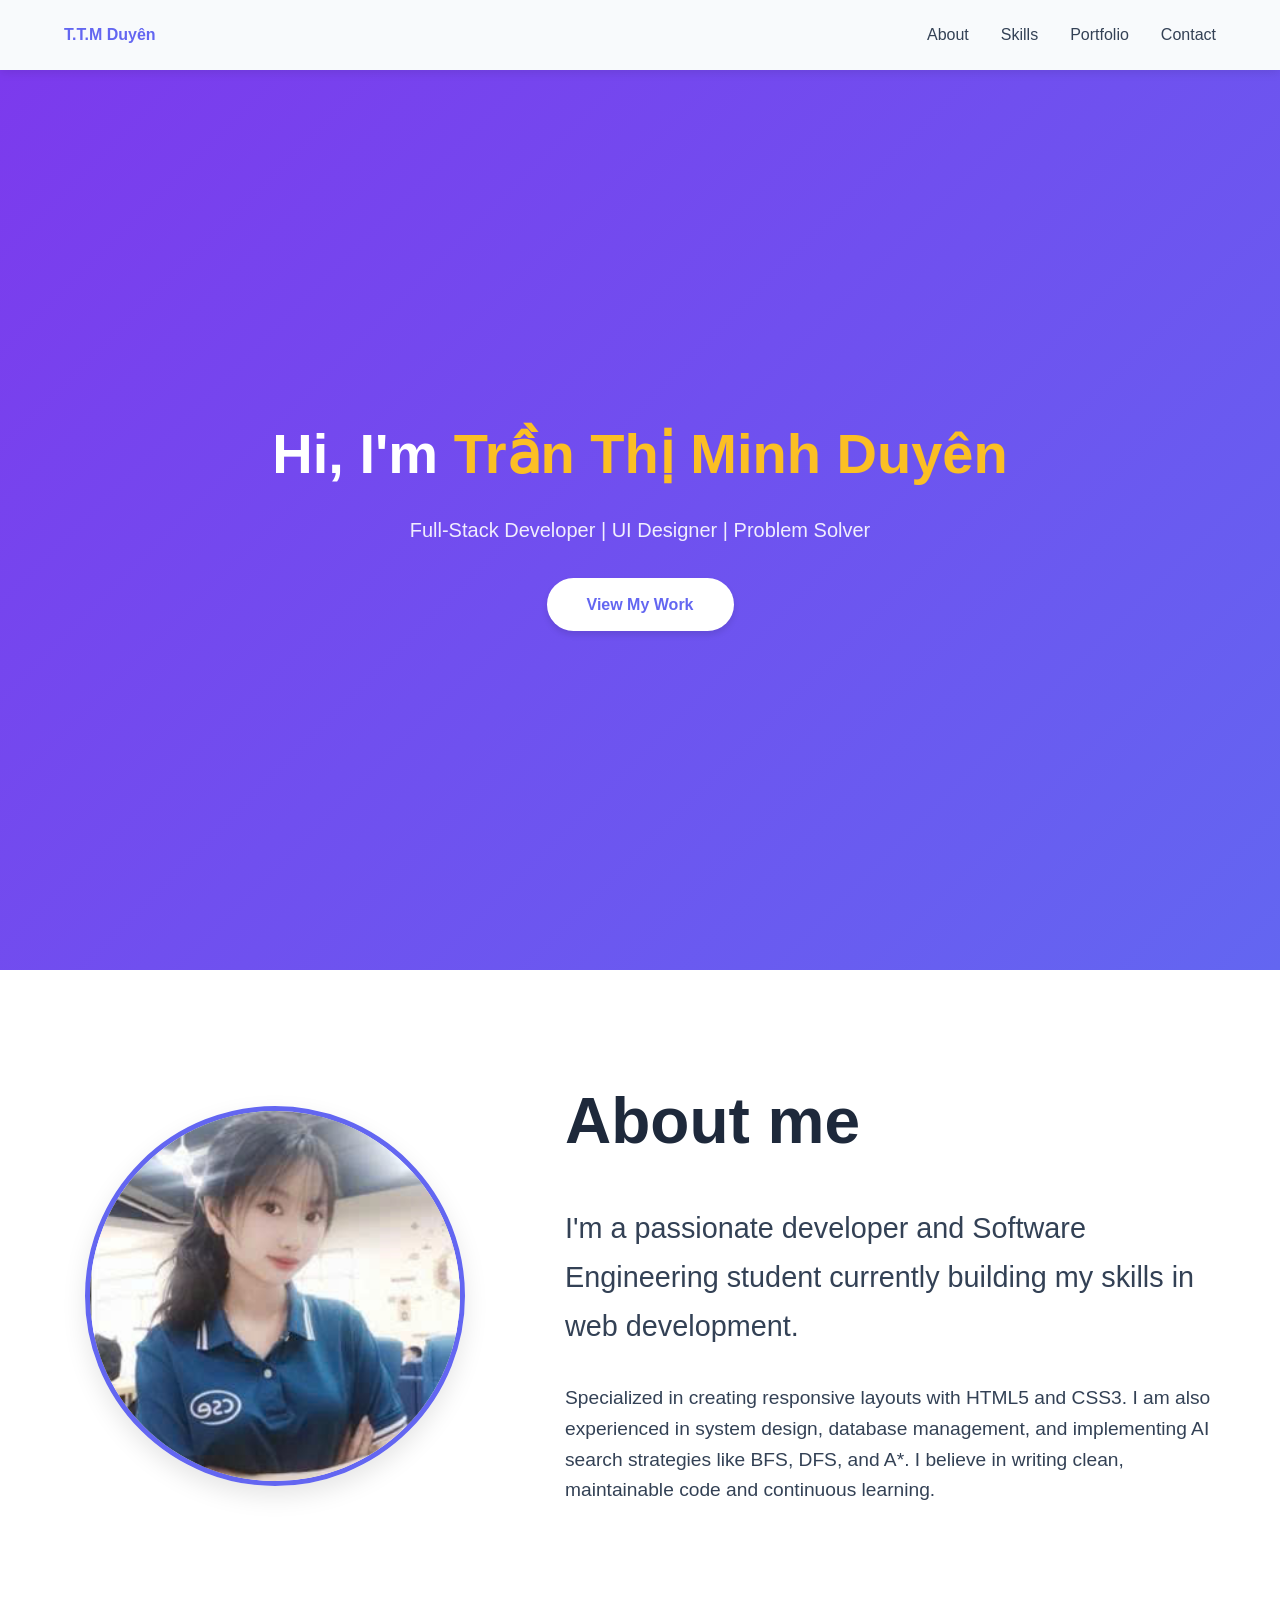
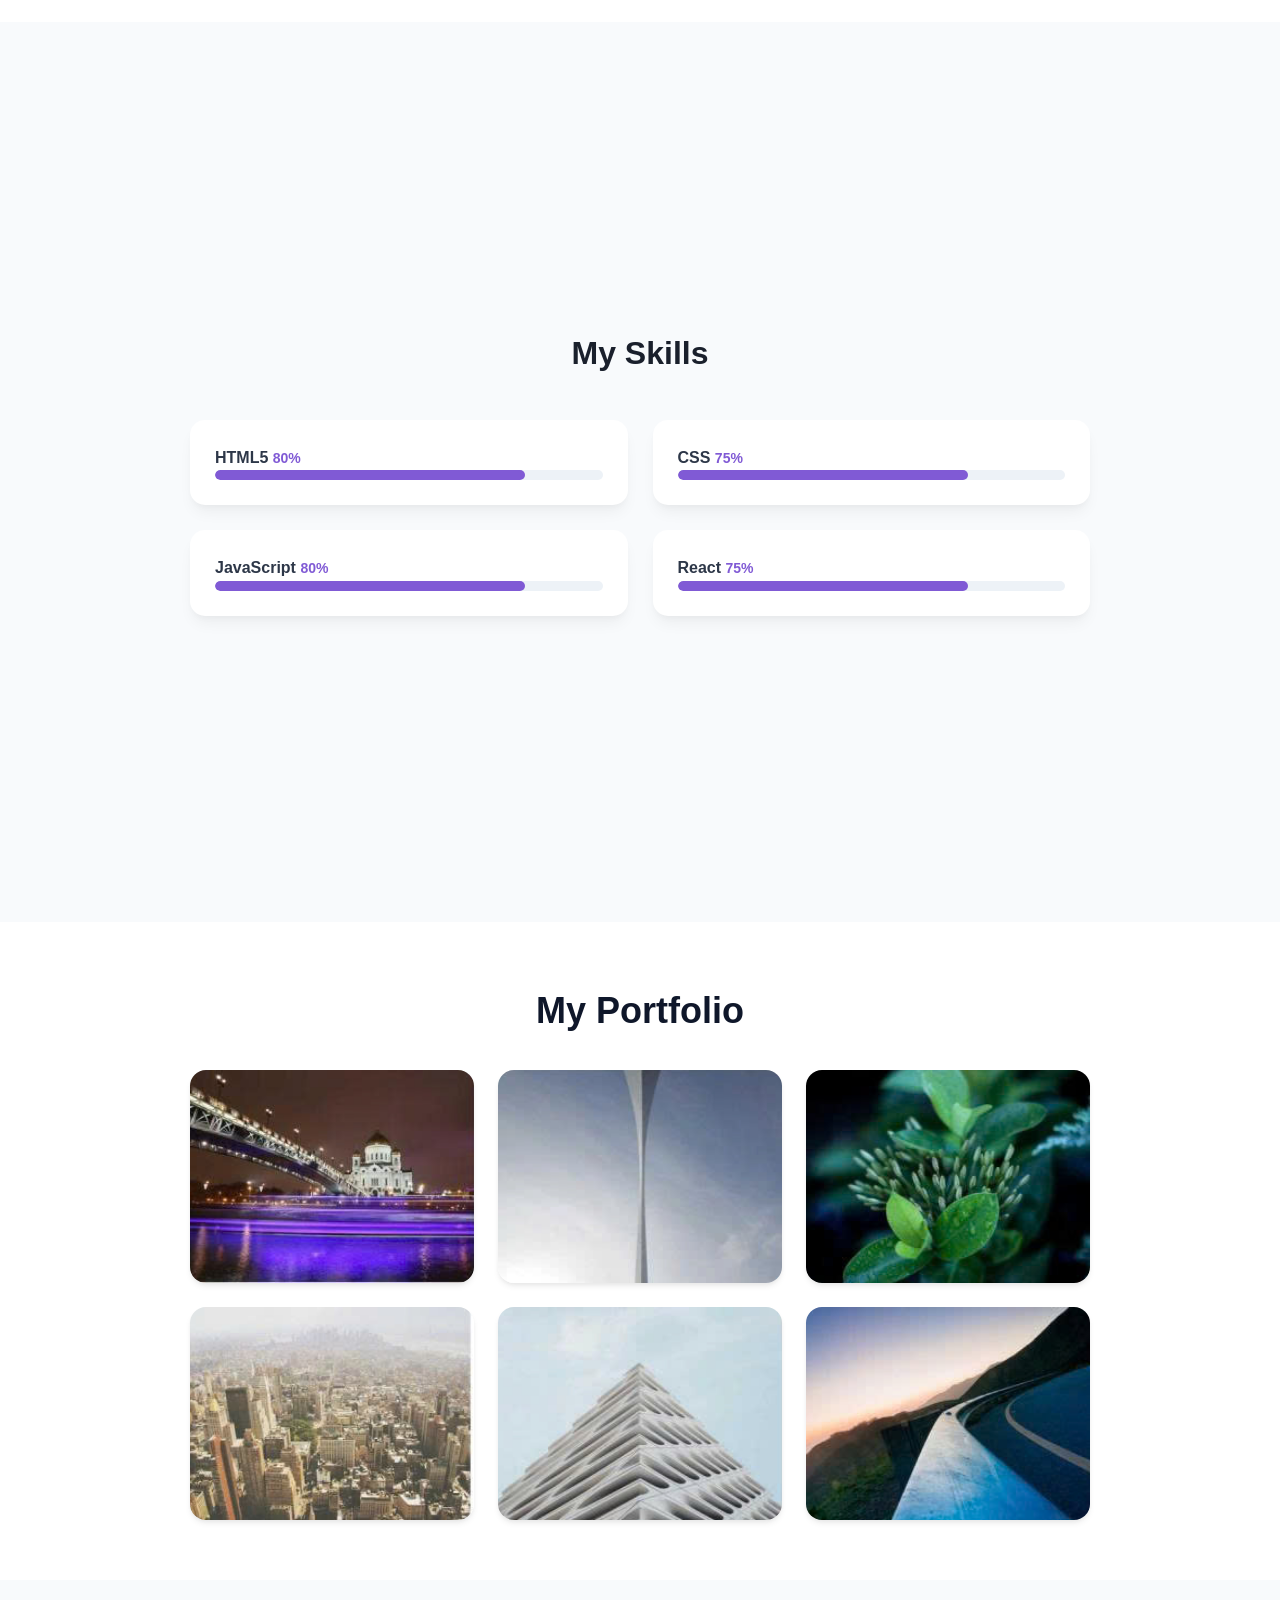
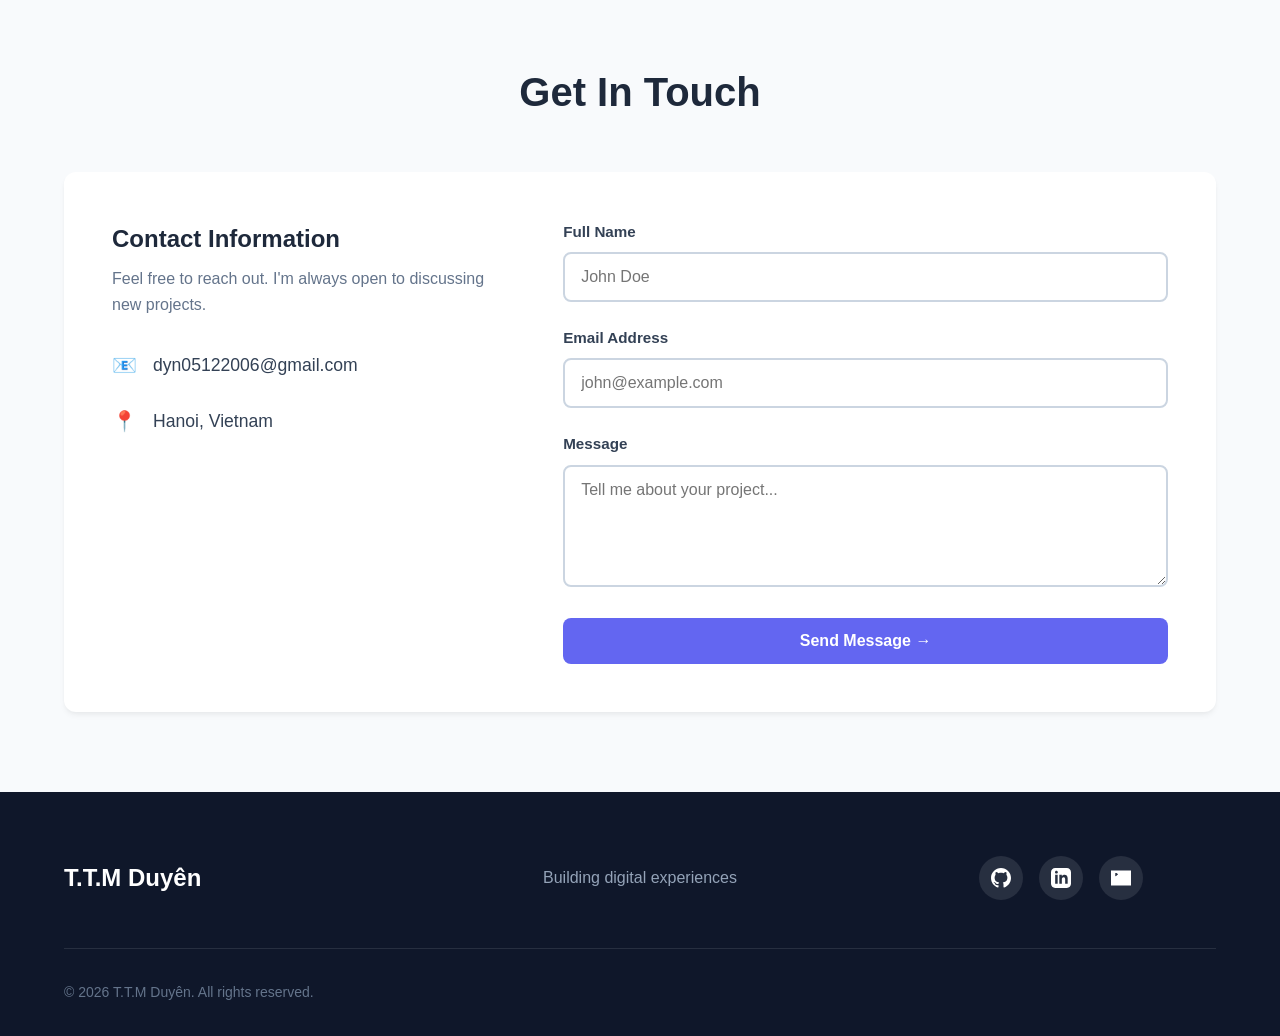
==== commit c10f4266: "[REFACTOR] Update image paths in index.html" ====
--- a/projects/portfolio_site/index.html
+++ b/projects/portfolio_site/index.html
@@ -40,7 +40,7 @@
         <div class="container">
             <div class="about-grid">
                 <div class="about-image">
-                    <img src="../images/avata.jpg" alt="Profile Photo">
+                    <img src="images/avata.jpg" alt="Profile Photo">
                 </div>
                 <div class="about-content">
                     <h2>About me</h2>
@@ -108,7 +108,7 @@
 
                 <div class="portfolio-item">
                     <a href="#lightbox-1">
-                        <img src="../images/anh1.jpg">
+                        <img src="images/anh1.jpg">
                         <div class="portfolio-overlay">
                             <h3>E-Commerce</h3>
                             <p>Web</p>
@@ -118,7 +118,7 @@
 
                 <div class="portfolio-item">
                     <a href="#lightbox-2">
-                        <img src="../images/anh2.jpg">
+                        <img src="images/anh2.jpg">
                         <div class="portfolio-overlay">
                             <h3>Mobile App</h3>
                             <p>Flutter</p>
@@ -128,7 +128,7 @@
 
                 <div class="portfolio-item">
                     <a href="#lightbox-3">
-                        <img src="../images/anh3.jpg">
+                        <img src="images/anh3.jpg">
                         <div class="portfolio-overlay">
                             <h3>UI Design</h3>
                             <p>Figma</p>
@@ -138,7 +138,7 @@
 
                 <div class="portfolio-item">
                     <a href="#lightbox-4">
-                        <img src="../images/anh4.jpg">
+                        <img src="images/anh4.jpg">
                         <div class="portfolio-overlay">
                             <h3>Landing Page</h3>
                             <p>Web</p>
@@ -148,7 +148,7 @@
 
                 <div class="portfolio-item">
                     <a href="#lightbox-5">
-                        <img src="../images/anh5.jpg">
+                        <img src="images/anh5.jpg">
                         <div class="portfolio-overlay">
                             <h3>Chat App</h3>
                             <p>Mobile</p>
@@ -158,7 +158,7 @@
 
                 <div class="portfolio-item">
                     <a href="#lightbox-6">
-                        <img src="../images/anh6.jpg">
+                        <img src="images/anh6.jpg">
                         <div class="portfolio-overlay">
                             <h3>Branding</h3>
                             <p>Design</p>
--- a/projects/portfolio_site/css/variables.css
+++ b/projects/portfolio_site/css/variables.css
@@ -3,7 +3,11 @@
     --color-secondary: #8b5cf6;  
     --color-dark: #1e293b;       
     --color-light: #f8fafc;      
-    --color-text: #334155;       
+    --color-text: #334155;
+    --color-text-light: #64748b;
+
+    --border-color: #cbd5e1; 
+     
     --font-main: 'Segoe UI', sans-serif;
 }
 
--- a/projects/portfolio_site/css/about.css
+++ b/projects/portfolio_site/css/about.css
@@ -1,12 +1,14 @@
+
 .about-section {
-    padding: 100px 0;
+    padding: 100px 8%;
     background-color: #ffffff;
 }
 
 .about-grid {
     display: grid;
-    grid-template-columns: 1fr 1.5fr; 
-    gap: 3rem;                        
+    grid-template-columns: 420px 650px; 
+    gap: 80px;        
+    justify-content: center;                
     align-items: center;              
 }
 
@@ -16,30 +18,31 @@
 }
 
 .about-image img {
-    width: 300px;                     
-    height: 300px;
+    width: 380px;                     
+    height: 380px;
     border-radius: 50%;               
     object-fit: cover;                
-    border: 4px solid var(--color-primary); 
+    border: 5px solid var(--color-primary); 
     box-shadow: 0 10px 25px rgba(0, 0, 0, 0.1);
 }
 
 .about-content h2 {
-    font-size: 2.5rem;
+    font-size: 4rem;
+    font-weight: 700;
     color: var(--color-dark);
-    margin-bottom: 1.5rem;
+    margin-bottom: 2rem;
 }
 
 .about-content .lead {
-    font-size: 1.25rem;               
+    font-size: 1.8rem;               
     font-weight: 300;                 
     color: var(--color-text);
-    margin-bottom: 1.5rem;
-    line-height: 1.6;
+    margin-bottom: 2rem;
+    line-height: 1.7;
 }
 
 .about-content p {
-    font-size: 1rem;
+    font-size: 1.2rem;
     color: var(--color-text);
     margin-bottom: 1rem;
 }
--- a/projects/portfolio_site/css/skills.css
+++ b/projects/portfolio_site/css/skills.css
@@ -1,14 +1,3 @@
-* {
-    margin: 0;
-    padding: 0;
-    box-sizing: border-box;
-}
-
-body {
-    font-family: 'Segoe UI', Tahoma, Geneva, Verdana, sans-serif; 
-    background-color: #f8f9fa;
-    color: #333;
-}
 
 .skills-section {
     padding: 60px 20px;
--- a/projects/portfolio_site/css/portfolio.css
+++ b/projects/portfolio_site/css/portfolio.css
@@ -1,19 +1,3 @@
-:root {
-    --color-primary: #6366f1;
-}
-
-* {
-    box-sizing: border-box;
-    margin: 0;
-    padding: 0;
-}
-
-body {
-    font-family: system-ui, -apple-system, BlinkMacSystemFont, 'Segoe UI', Roboto, sans-serif;
-    background-color: #ffffff;
-    color: #0f172a;
-}
-
 .portfolio-section {
     padding: 60px 20px;
     background: #ffffff;
--- a/projects/portfolio_site/css/contact.css
+++ b/projects/portfolio_site/css/contact.css
@@ -0,0 +1,117 @@
+.contact-section {
+    padding: 80px 0;
+    background-color: #f8fafc;
+}
+
+.contact-section .container {
+    max-width: 1200px;
+    margin: 0 auto;
+    padding: 0 1.5rem;
+}
+
+.contact-section h2 {
+    text-align: center;
+    font-size: 2.5rem;
+    font-weight: 800;
+    margin-bottom: 3rem;
+    color: var(--color-dark);
+}
+
+.contact-wrapper {
+    display: grid;
+    grid-template-columns: 1fr 1.5fr;
+    gap: 3rem;
+    align-items: flex-start;
+    background: #ffffff;
+    padding: 3rem;
+    border-radius: 12px;
+    box-shadow: 0 4px 6px -1px rgba(0, 0, 0, 0.05), 0 2px 4px -1px rgba(0, 0, 0, 0.03);
+}
+
+.contact-info h3 {
+    font-size: 1.5rem;
+    margin-bottom: 0.5rem;
+    color: var(--color-dark);
+}
+
+.contact-info p {
+    color: var(--color-text-light);
+    margin-bottom: 2rem;
+}
+
+.info-item {
+    display: flex;
+    align-items: center;
+    gap: 1rem;
+    margin-bottom: 1.5rem;
+    font-size: 1.1rem;
+    color: #334155;
+}
+
+.info-item .icon {
+    font-size: 1.25rem;
+}
+
+.form-group {
+    margin-bottom: 1.5rem;
+}
+
+.form-group label {
+    display: block;
+    margin-bottom: 0.5rem;
+    font-weight: 600;
+    font-size: 0.95rem;
+    color: #334155;
+}
+
+.form-group input,
+.form-group textarea {
+    width: 100%;
+    padding: 0.875rem 1rem;
+    border: 2px solid var(--border-color);
+    border-radius: 8px;
+    font-size: 1rem;
+    font-family: inherit;
+    background-color: #ffffff;
+    color: inherit;
+    transition: border-color 0.3s ease, box-shadow 0.3s ease;
+}
+
+.form-group textarea {
+    resize: vertical;
+    min-height: 120px;
+}
+
+.form-group input:focus,
+.form-group textarea:focus {
+    outline: none;
+    border-color: var(--color-primary);
+    box-shadow: 0 0 0 4px rgba(99, 102, 241, 0.15);
+}
+
+.submit-btn {
+    width: 100%;
+    padding: 0.875rem 1.5rem;
+    border: none;
+    border-radius: 8px;
+    background-color: var(--color-primary);
+    color: #ffffff;
+    font-size: 1rem;
+    font-weight: 600;
+    cursor: pointer;
+    transition: background-color 0.3s ease, transform 0.3s ease, box-shadow 0.3s ease;
+}
+
+.submit-btn:hover {
+    background-color: #4f46e5;
+    transform: translateY(-2px);
+    box-shadow: 0 4px 12px rgba(99, 102, 241, 0.2);
+}
+
+@media (max-width: 768px) {
+    .contact-wrapper {
+        grid-template-columns: 1fr;
+        gap: 2.5rem;
+        padding: 1.5rem;
+    }
+}
--- a/projects/portfolio_site/css/footer.css
+++ b/projects/portfolio_site/css/footer.css
@@ -0,0 +1,73 @@
+.footer {
+    background: #0f172a;
+    color: white;
+    padding: 4rem 0 2rem;
+}
+
+.footer .container {
+    max-width: 1200px;
+    margin: 0 auto;
+    padding: 0 1.5rem;
+}
+
+.footer-content {
+    display: grid;
+    grid-template-columns: 1fr 1.5fr 1fr;
+    gap: 2rem;
+    text-align: center;
+    align-items: center;
+    margin-bottom: 3rem;
+}
+
+.footer-logo {
+    font-size: 1.5rem;
+    font-weight: 800;
+    text-align: left;
+}
+
+.footer-tagline {
+    color: #94a3b8;
+}
+
+.social-links {
+    display: flex;
+    justify-content: center;
+    gap: 1rem;
+}
+
+.social-link {
+    width: 44px;
+    height: 44px;
+    display: flex;
+    align-items: center;
+    justify-content: center;
+    border-radius: 50%;
+    background: rgba(255, 255, 255, 0.1);
+    color: white;
+    transition: all 0.3s ease;
+    text-decoration: none;
+}
+
+.social-link:hover {
+    background: var(--color-primary);
+    transform: translateY(-3px);
+    box-shadow: 0 4px 12px rgba(0, 0, 0, 0.3);
+}
+
+.footer-bottom {
+    border-top: 1px solid rgba(255, 255, 255, 0.1);
+    padding-top: 2rem;
+    text-align: left;
+    font-size: 0.875rem;
+    color: #64748b;
+}
+
+@media (max-width: 768px) {
+    .footer-content {
+        grid-template-columns: 1fr;
+        gap: 1.5rem;
+    }
+    .footer-logo, .footer-bottom {
+        text-align: center; 
+    }
+}
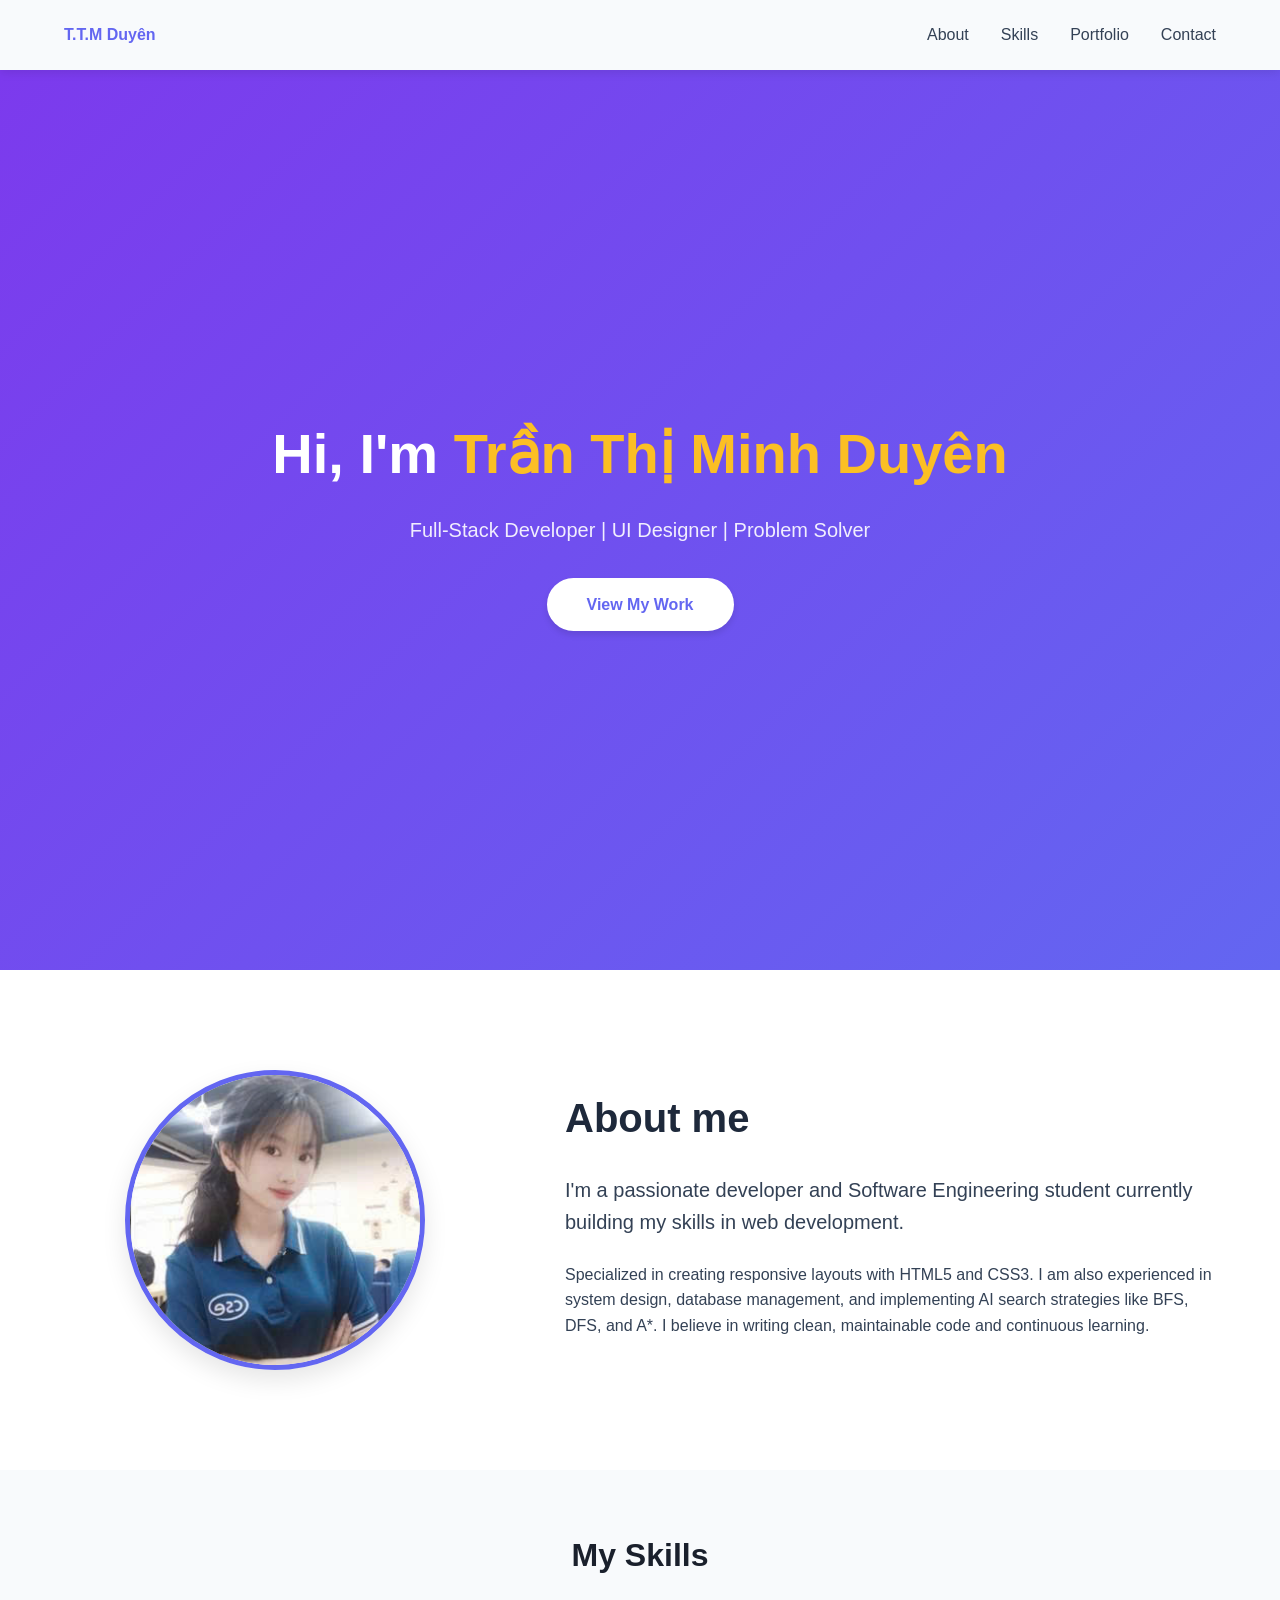
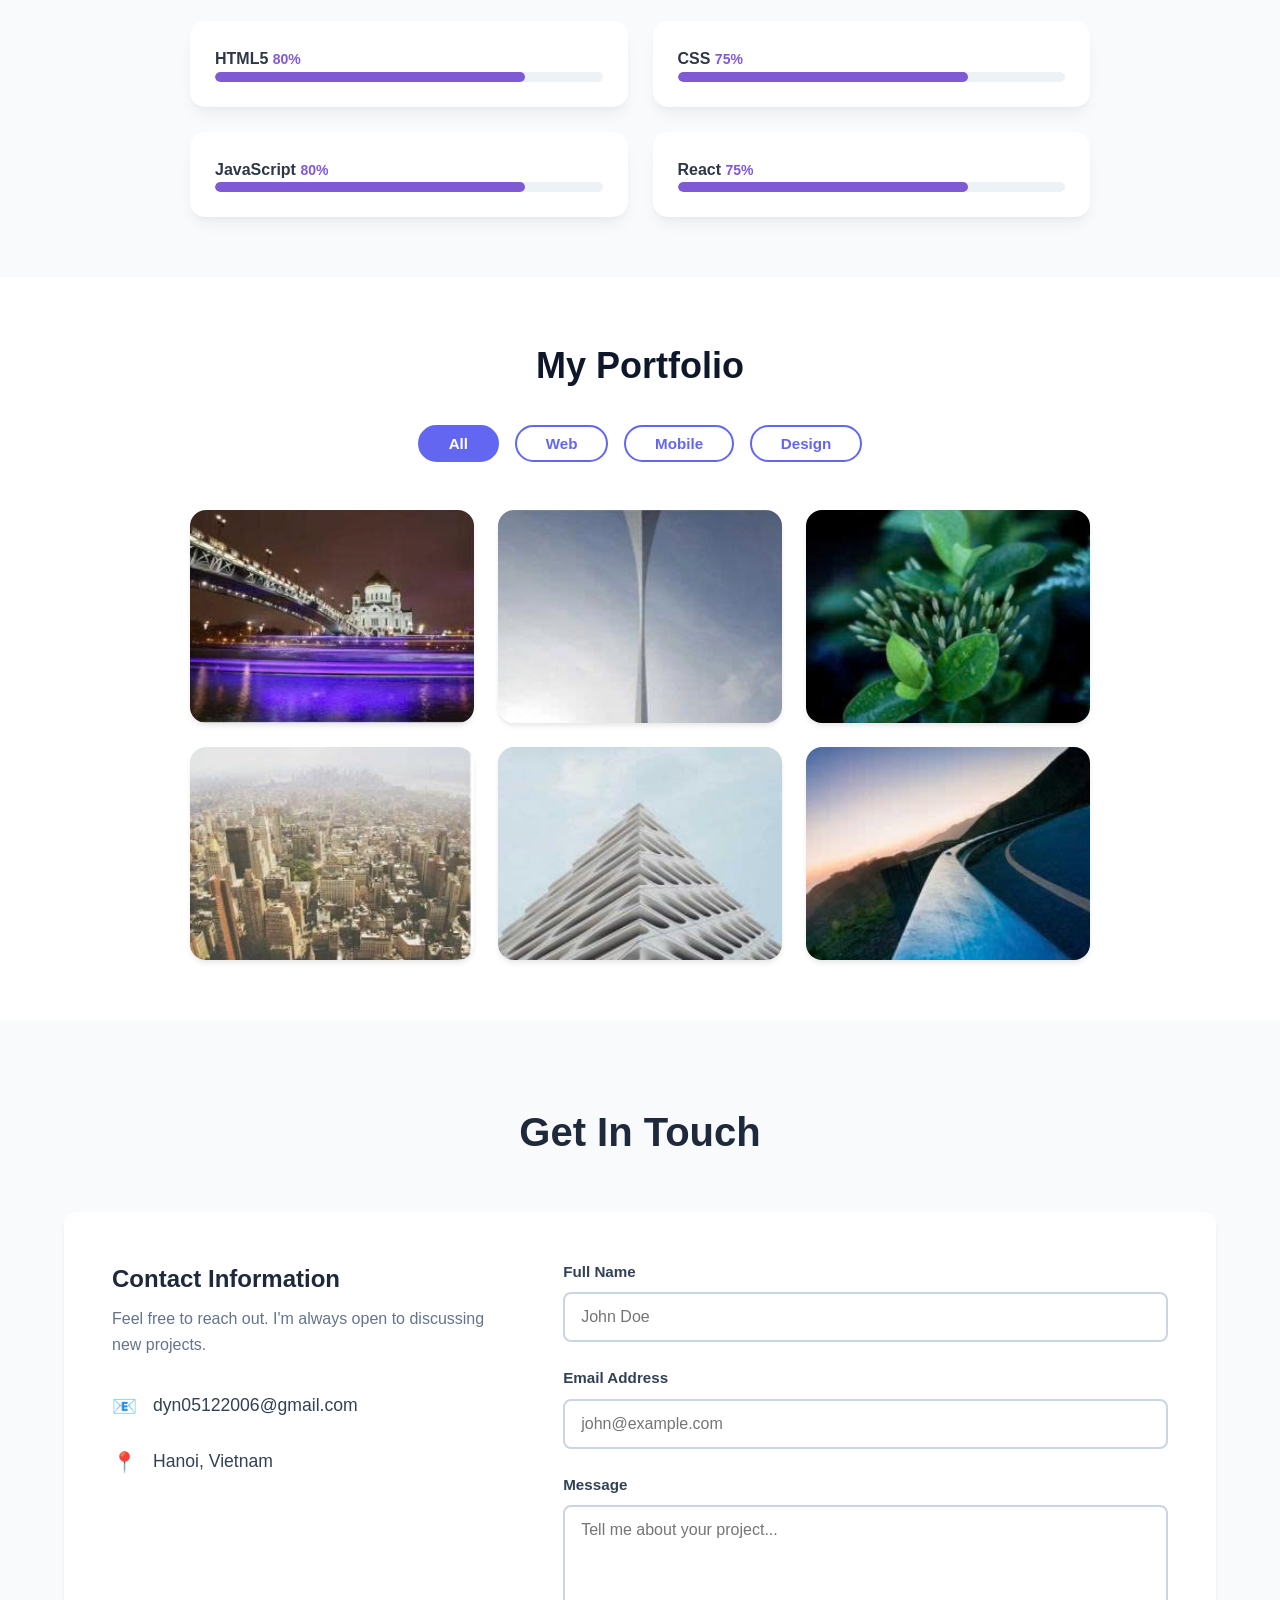
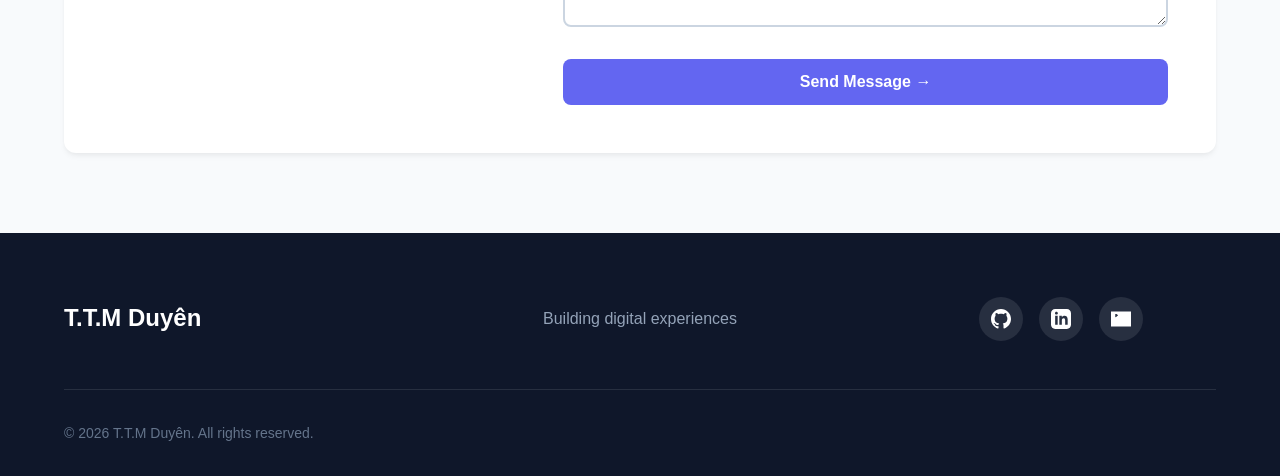
==== commit edb5452c: "[FEATURE] Add portfolio filter buttons and styling" ====
--- a/projects/portfolio_site/index.html
+++ b/projects/portfolio_site/index.html
@@ -104,6 +104,13 @@
         <div class="container">
             <h2>My Portfolio</h2>
 
+            <div class="portfolio-filters">
+                <button class="filter-btn active">All</button>
+                <button class="filter-btn">Web</button>
+                <button class="filter-btn">Mobile</button>
+                <button class="filter-btn">Design</button>
+            </div>
+
             <div class="portfolio-grid">
 
                 <div class="portfolio-item">
--- a/projects/portfolio_site/css/about.css
+++ b/projects/portfolio_site/css/about.css
@@ -18,8 +18,8 @@
 }
 
 .about-image img {
-    width: 380px;                     
-    height: 380px;
+    width: 300px;                     
+    height: 300px;
     border-radius: 50%;               
     object-fit: cover;                
     border: 5px solid var(--color-primary); 
@@ -27,22 +27,21 @@
 }
 
 .about-content h2 {
-    font-size: 4rem;
-    font-weight: 700;
+    font-size: 2.5rem;
     color: var(--color-dark);
-    margin-bottom: 2rem;
+    margin-bottom: 1.5rem;
 }
 
 .about-content .lead {
-    font-size: 1.8rem;               
+    font-size: 1.25rem;               
     font-weight: 300;                 
     color: var(--color-text);
-    margin-bottom: 2rem;
-    line-height: 1.7;
+    margin-bottom: 1.5rem;
+    line-height: 1.6;
 }
 
 .about-content p {
-    font-size: 1.2rem;
+    font-size: 1rem;
     color: var(--color-text);
     margin-bottom: 1rem;
 }
--- a/projects/portfolio_site/css/skills.css
+++ b/projects/portfolio_site/css/skills.css
@@ -1,7 +1,6 @@
 
 .skills-section {
     padding: 60px 20px;
-    min-height: 100vh;
     display: flex;
     justify-content: center;
     align-items: center;
--- a/projects/portfolio_site/css/portfolio.css
+++ b/projects/portfolio_site/css/portfolio.css
@@ -9,6 +9,13 @@
     color: #0f172a;
     font-size: 36px;
     font-weight: 800;
+}
+
+.portfolio-filters {
+    display: flex;
+    justify-content: center;
+    gap: 1rem;
+    margin-bottom: 3rem;
 }
 
 .filter-controls {
